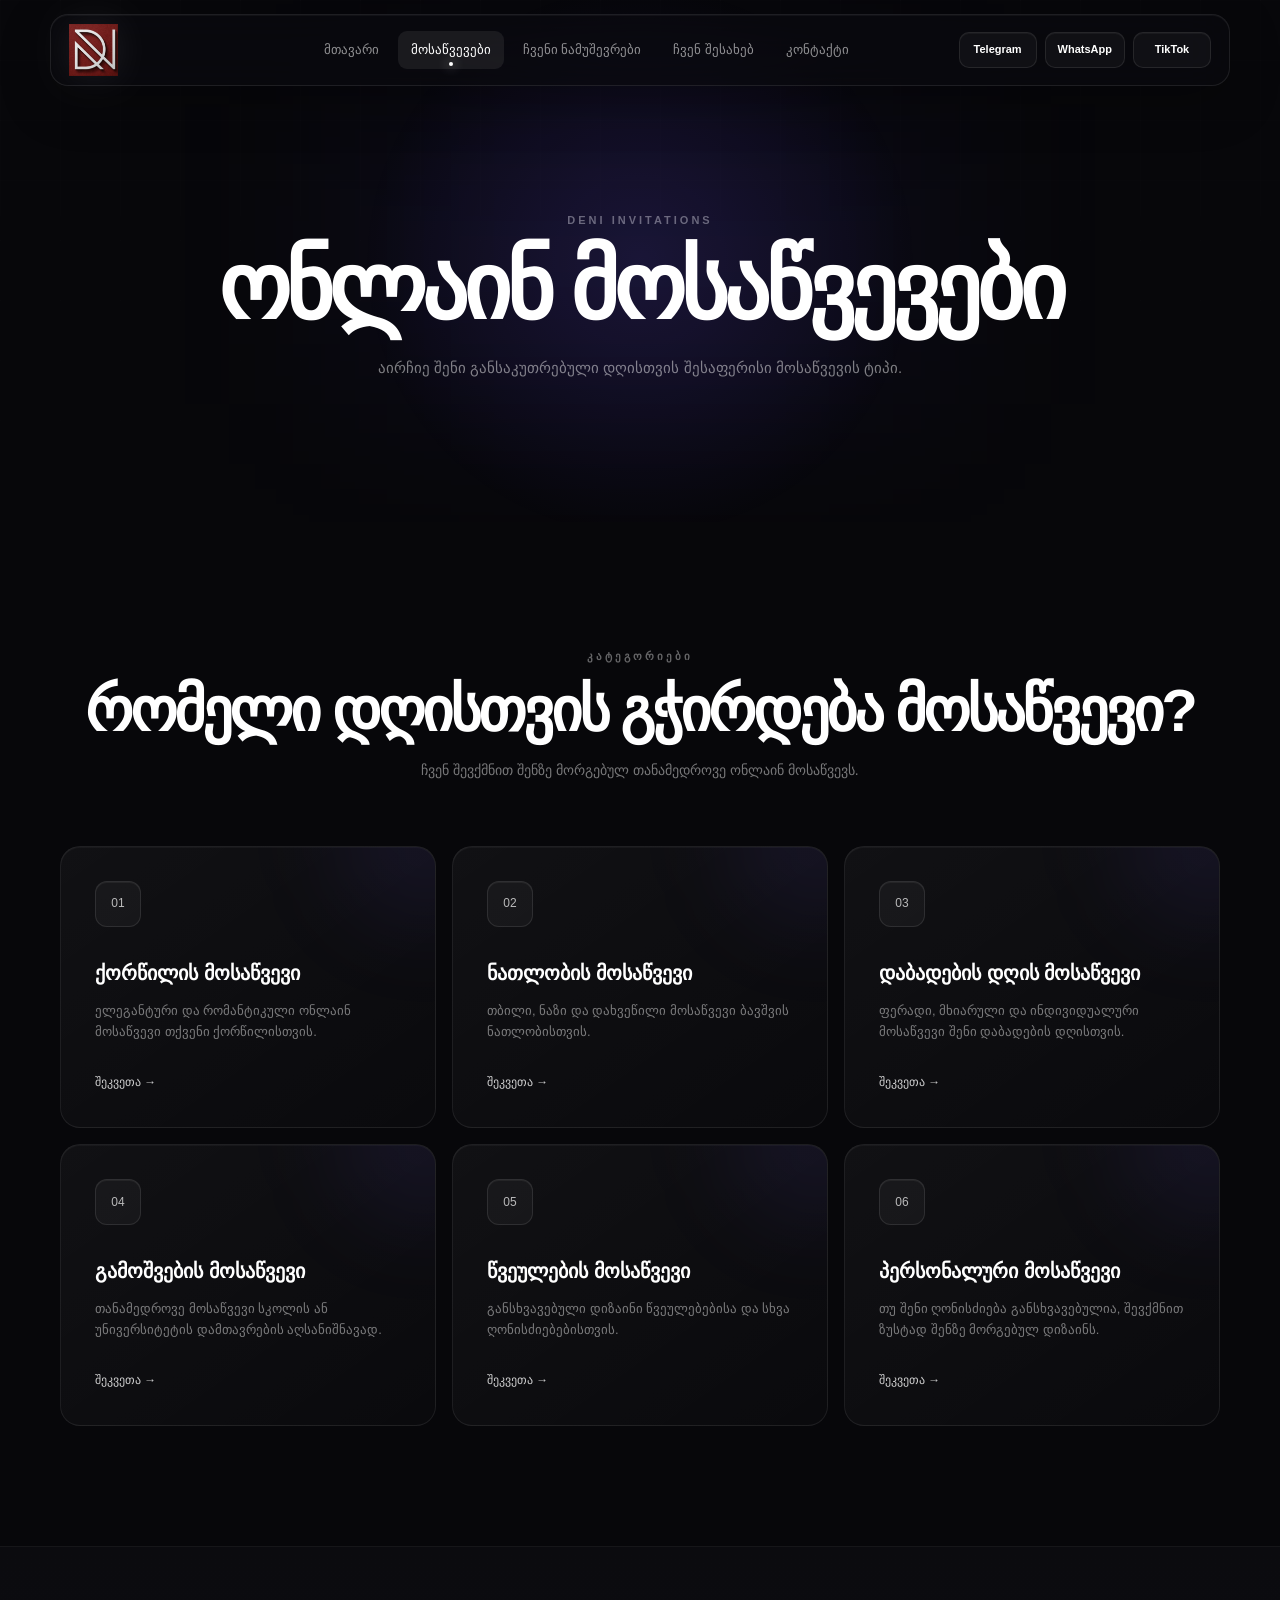
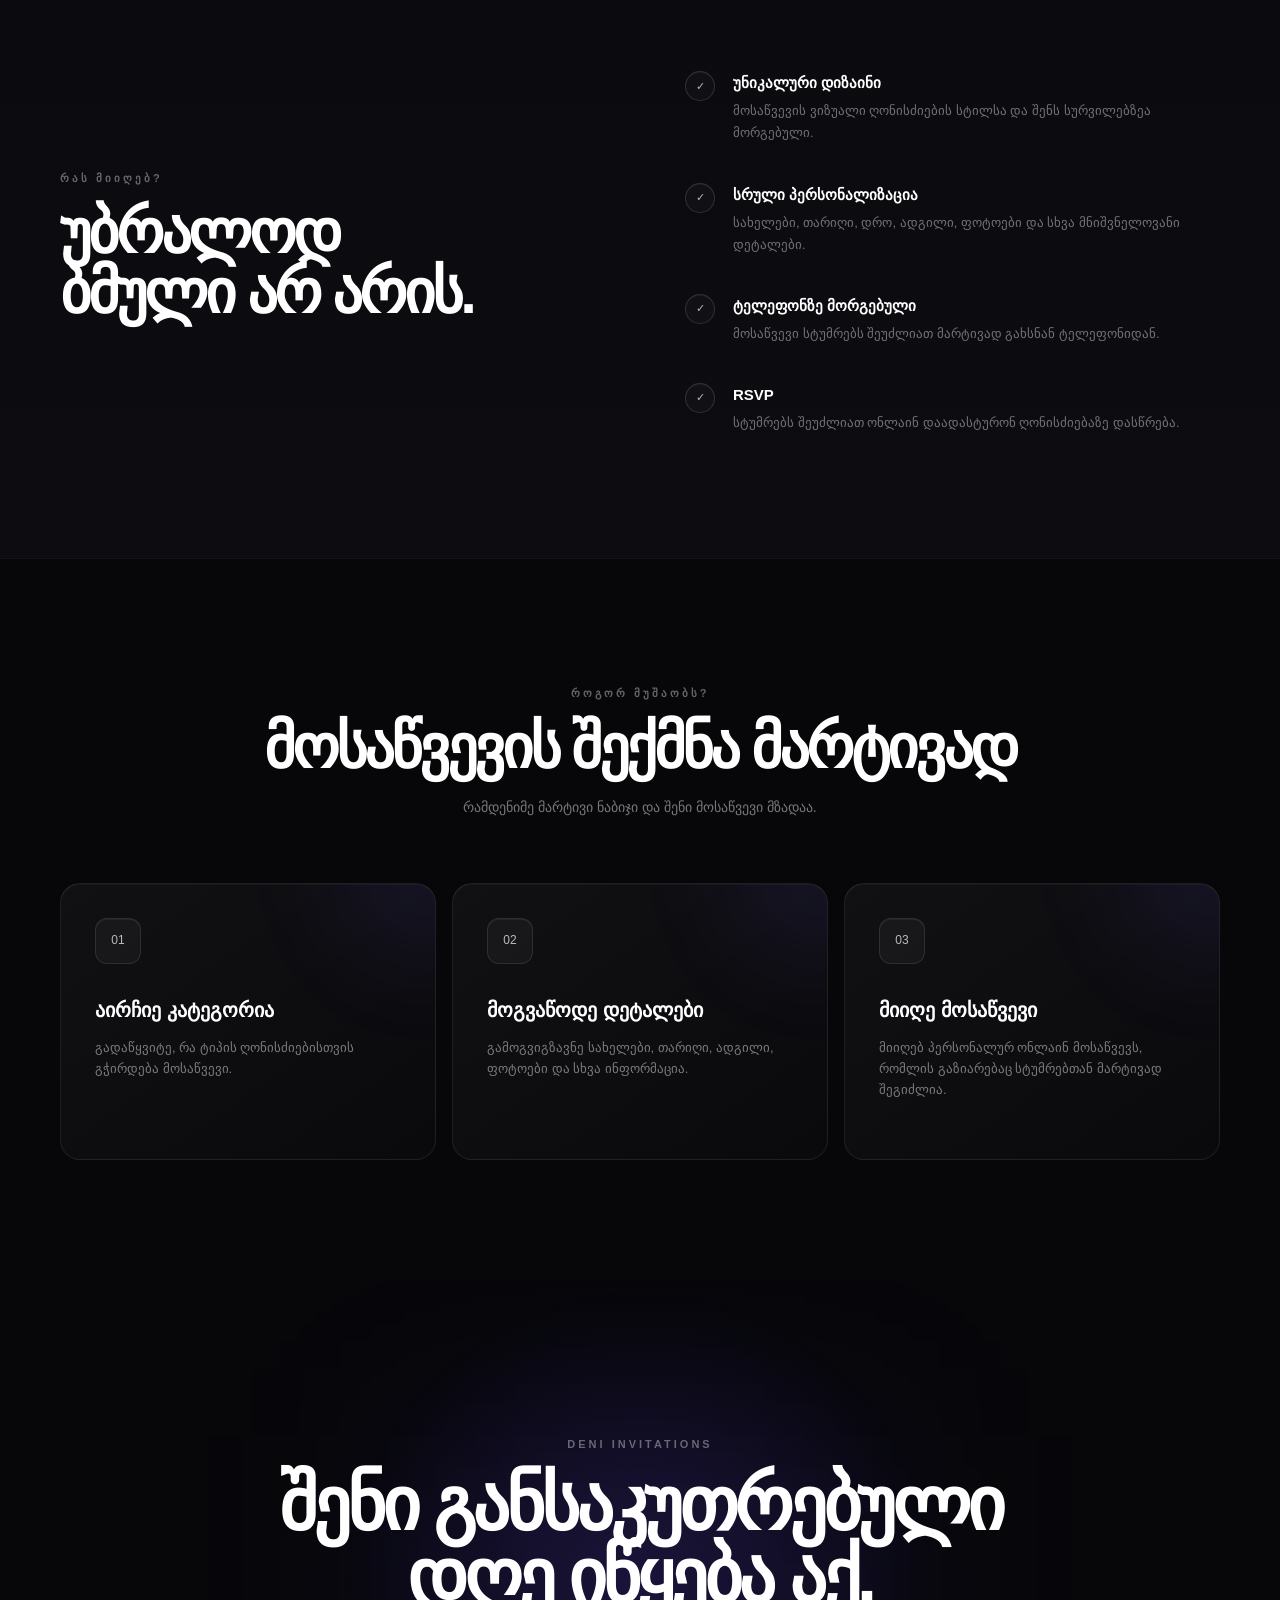
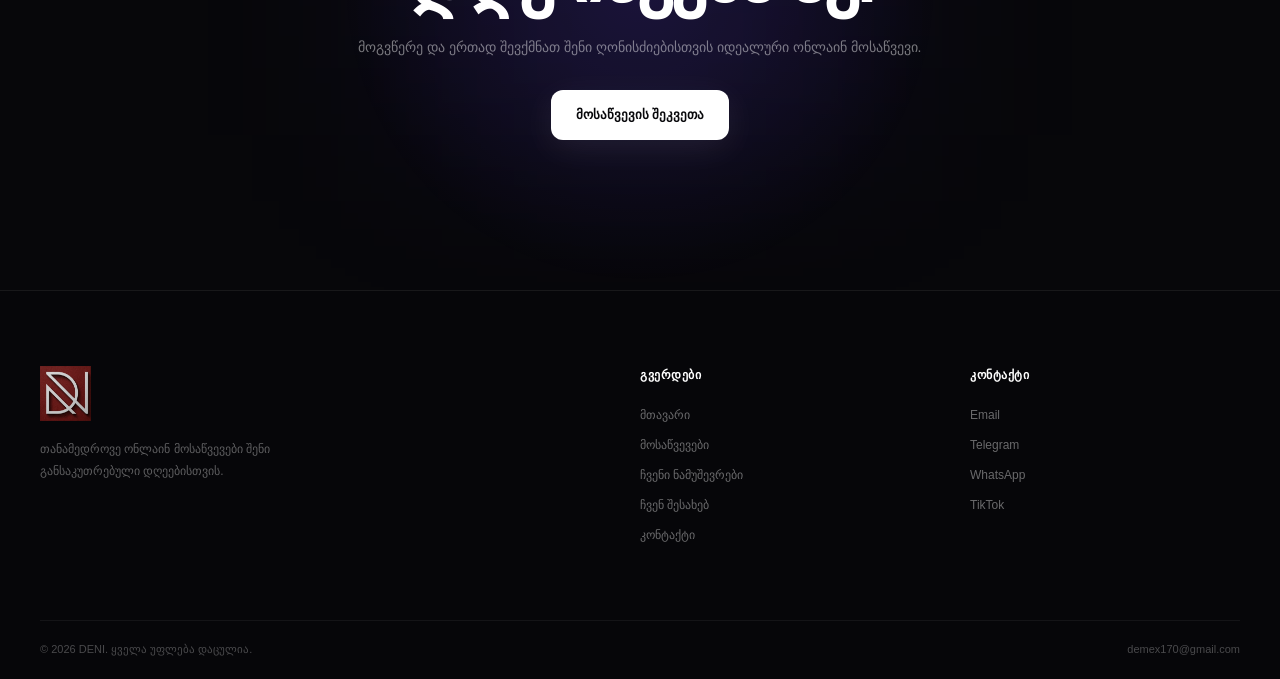
==== services.html @ 8b50535a "Add files via upload" ====
<!DOCTYPE html>
<html lang="ka">

<head>

    <meta charset="UTF-8">

    <meta
        name="viewport"
        content="width=device-width, initial-scale=1.0"
    >

    <title>მოსაწვევები — DENI</title>

    <meta
        name="description"
        content="DENI — თანამედროვე ონლაინ მოსაწვევები ქორწილისთვის, ნათლობისთვის, დაბადების დღისთვის, გამოშვებისთვის და სხვა განსაკუთრებული დღეებისთვის."
    >

    <link rel="stylesheet" href="style.css">

</head>

<body>


<!-- =====================================================
     NAVBAR
===================================================== -->

<header class="navbar">

    <div class="nav-container">

        <!-- LOGO -->

        <a href="index.html" class="logo">

            <img
                src="logo.png"
                alt="DENI"
            >

        </a>


        <!-- NAVIGATION -->

        <nav class="nav-menu">

            <a href="index.html">
                მთავარი
            </a>

            <a href="services.html" class="active">
                მოსაწვევები
            </a>

            <a href="portfolio.html">
                ჩვენი ნამუშევრები
            </a>

            <a href="about.html">
                ჩვენ შესახებ
            </a>

            <a href="contact.html">
                კონტაქტი
            </a>

        </nav>


        <!-- SOCIAL LINKS -->

        <div class="nav-socials">

            <a
                href="https://t.me/demetre105"
                target="_blank"
                rel="noopener noreferrer"
                class="telegram"
            >
                Telegram
            </a>


            <a
                href="https://wa.me/995579089719"
                target="_blank"
                rel="noopener noreferrer"
                class="whatsapp"
            >
                WhatsApp
            </a>


            <a
                href="https://www.tiktok.com/@onlineweb_deni"
                target="_blank"
                rel="noopener noreferrer"
                class="tiktok"
            >
                TikTok
            </a>

        </div>


        <!-- MOBILE MENU -->

        <button
            class="menu-toggle"
            id="menuToggle"
            type="button"
            aria-label="მენიუს გახსნა"
            aria-controls="mobileMenu"
            aria-expanded="false"
        >
            ☰
        </button>

    </div>

</header>



<!-- =====================================================
     MOBILE MENU
===================================================== -->

<div
    class="mobile-menu"
    id="mobileMenu"
>

    <a href="index.html">
        მთავარი
    </a>

    <a
        href="services.html"
        class="active"
    >
        მოსაწვევები
    </a>

    <a href="portfolio.html">
        ჩვენი ნამუშევრები
    </a>

    <a href="about.html">
        ჩვენ შესახებ
    </a>

    <a href="contact.html">
        კონტაქტი
    </a>


    <div class="mobile-socials">

        <a
            href="https://t.me/demetre105"
            target="_blank"
            rel="noopener noreferrer"
        >
            Telegram
        </a>


        <a
            href="https://wa.me/995579089719"
            target="_blank"
            rel="noopener noreferrer"
        >
            WhatsApp
        </a>


        <a
            href="https://www.tiktok.com/@onlineweb_deni"
            target="_blank"
            rel="noopener noreferrer"
        >
            TikTok
        </a>

    </div>

</div>



<!-- =====================================================
     MAIN
===================================================== -->

<main>


    <!-- =================================================
         PAGE HERO
    ================================================== -->

    <section class="page-hero">

        <span class="section-label">
            DENI INVITATIONS
        </span>


        <h1>
            ონლაინ მოსაწვევები
        </h1>


        <p>
            აირჩიე შენი განსაკუთრებული დღისთვის
            შესაფერისი მოსაწვევის ტიპი.
        </p>

    </section>



    <!-- =================================================
         INVITATION CATEGORIES
    ================================================== -->

    <section class="section">

        <div class="section-header">

            <span class="section-label">
                კატეგორიები
            </span>


            <h2>
                რომელი დღისთვის
                გჭირდება მოსაწვევი?
            </h2>


            <p>
                ჩვენ შევქმნით შენზე მორგებულ
                თანამედროვე ონლაინ მოსაწვევს.
            </p>

        </div>



        <div class="services-grid">


            <!-- WEDDING -->

            <div class="service-card">

                <div class="service-icon">
                    01
                </div>


                <h3>
                    ქორწილის მოსაწვევი
                </h3>


                <p>
                    ელეგანტური და რომანტიკული
                    ონლაინ მოსაწვევი თქვენი
                    ქორწილისთვის.
                </p>


                <a href="contact.html">
                    შეკვეთა →
                </a>

            </div>



            <!-- BAPTISM -->

            <div class="service-card">

                <div class="service-icon">
                    02
                </div>


                <h3>
                    ნათლობის მოსაწვევი
                </h3>


                <p>
                    თბილი, ნაზი და დახვეწილი
                    მოსაწვევი ბავშვის
                    ნათლობისთვის.
                </p>


                <a href="contact.html">
                    შეკვეთა →
                </a>

            </div>



            <!-- BIRTHDAY -->

            <div class="service-card">

                <div class="service-icon">
                    03
                </div>


                <h3>
                    დაბადების დღის მოსაწვევი
                </h3>


                <p>
                    ფერადი, მხიარული და
                    ინდივიდუალური მოსაწვევი
                    შენი დაბადების დღისთვის.
                </p>


                <a href="contact.html">
                    შეკვეთა →
                </a>

            </div>



            <!-- GRADUATION -->

            <div class="service-card">

                <div class="service-icon">
                    04
                </div>


                <h3>
                    გამოშვების მოსაწვევი
                </h3>


                <p>
                    თანამედროვე მოსაწვევი
                    სკოლის ან უნივერსიტეტის
                    დამთავრების აღსანიშნავად.
                </p>


                <a href="contact.html">
                    შეკვეთა →
                </a>

            </div>



            <!-- PARTY -->

            <div class="service-card">

                <div class="service-icon">
                    05
                </div>


                <h3>
                    წვეულების მოსაწვევი
                </h3>


                <p>
                    განსხვავებული დიზაინი
                    წვეულებებისა და სხვა
                    ღონისძიებებისთვის.
                </p>


                <a href="contact.html">
                    შეკვეთა →
                </a>

            </div>



            <!-- CUSTOM -->

            <div class="service-card">

                <div class="service-icon">
                    06
                </div>


                <h3>
                    პერსონალური მოსაწვევი
                </h3>


                <p>
                    თუ შენი ღონისძიება
                    განსხვავებულია, შევქმნით
                    ზუსტად შენზე მორგებულ დიზაინს.
                </p>


                <a href="contact.html">
                    შეკვეთა →
                </a>

            </div>


        </div>

    </section>



    <!-- =================================================
         WHAT IS INCLUDED
    ================================================== -->

    <section class="section dark-section">

        <div class="split-section">


            <div>

                <span class="section-label">
                    რას მიიღებ?
                </span>


                <h2>
                    უბრალოდ ბმული
                    არ არის.
                </h2>

            </div>



            <div class="features">


                <!-- DESIGN -->

                <div class="feature">

                    <span>
                        ✓
                    </span>


                    <div>

                        <h3>
                            უნიკალური დიზაინი
                        </h3>


                        <p>
                            მოსაწვევის ვიზუალი
                            ღონისძიების სტილსა და
                            შენს სურვილებზეა მორგებული.
                        </p>

                    </div>

                </div>



                <!-- PERSONALIZATION -->

                <div class="feature">

                    <span>
                        ✓
                    </span>


                    <div>

                        <h3>
                            სრული პერსონალიზაცია
                        </h3>


                        <p>
                            სახელები, თარიღი, დრო,
                            ადგილი, ფოტოები და
                            სხვა მნიშვნელოვანი დეტალები.
                        </p>

                    </div>

                </div>



                <!-- RESPONSIVE -->

                <div class="feature">

                    <span>
                        ✓
                    </span>


                    <div>

                        <h3>
                            ტელეფონზე მორგებული
                        </h3>


                        <p>
                            მოსაწვევი სტუმრებს
                            შეუძლიათ მარტივად გახსნან
                            ტელეფონიდან.
                        </p>

                    </div>

                </div>



                <!-- RSVP -->

                <div class="feature">

                    <span>
                        ✓
                    </span>


                    <div>

                        <h3>
                            RSVP
                        </h3>


                        <p>
                            სტუმრებს შეუძლიათ
                            ონლაინ დაადასტურონ
                            ღონისძიებაზე დასწრება.
                        </p>

                    </div>

                </div>


            </div>

        </div>

    </section>



    <!-- =================================================
         HOW IT WORKS
    ================================================== -->

    <section class="section">

        <div class="section-header">

            <span class="section-label">
                როგორ მუშაობს?
            </span>


            <h2>
                მოსაწვევის შექმნა
                მარტივად
            </h2>


            <p>
                რამდენიმე მარტივი ნაბიჯი
                და შენი მოსაწვევი მზადაა.
            </p>

        </div>



        <div class="services-grid">


            <!-- STEP 01 -->

            <div class="service-card">

                <div class="service-icon">
                    01
                </div>


                <h3>
                    აირჩიე კატეგორია
                </h3>


                <p>
                    გადაწყვიტე, რა ტიპის
                    ღონისძიებისთვის გჭირდება
                    მოსაწვევი.
                </p>

            </div>



            <!-- STEP 02 -->

            <div class="service-card">

                <div class="service-icon">
                    02
                </div>


                <h3>
                    მოგვაწოდე დეტალები
                </h3>


                <p>
                    გამოგვიგზავნე სახელები,
                    თარიღი, ადგილი, ფოტოები
                    და სხვა ინფორმაცია.
                </p>

            </div>



            <!-- STEP 03 -->

            <div class="service-card">

                <div class="service-icon">
                    03
                </div>


                <h3>
                    მიიღე მოსაწვევი
                </h3>


                <p>
                    მიიღებ პერსონალურ ონლაინ
                    მოსაწვევს, რომლის გაზიარებაც
                    სტუმრებთან მარტივად შეგიძლია.
                </p>

            </div>


        </div>

    </section>



    <!-- =================================================
         CTA
    ================================================== -->

    <section class="cta">

        <div>

            <span class="section-label">
                DENI INVITATIONS
            </span>


            <h2>
                შენი განსაკუთრებული დღე
                იწყება აქ.
            </h2>


            <p>
                მოგვწერე და ერთად შევქმნათ
                შენი ღონისძიებისთვის იდეალური
                ონლაინ მოსაწვევი.
            </p>


            <a
                href="contact.html"
                class="btn btn-primary"
            >
                მოსაწვევის შეკვეთა
            </a>

        </div>

    </section>

</main>



<!-- =====================================================
     FOOTER
===================================================== -->

<footer class="footer">

    <div class="footer-container">


        <!-- BRAND -->

        <div class="footer-brand">

            <a
                href="index.html"
                class="footer-logo"
            >

                <img
                    src="logo.png"
                    alt="DENI"
                >

            </a>


            <p>
                თანამედროვე ონლაინ მოსაწვევები
                შენი განსაკუთრებული დღეებისთვის.
            </p>

        </div>



        <!-- PAGES -->

        <div class="footer-column">

            <h4>
                გვერდები
            </h4>


            <a href="index.html">
                მთავარი
            </a>


            <a href="services.html">
                მოსაწვევები
            </a>


            <a href="portfolio.html">
                ჩვენი ნამუშევრები
            </a>


            <a href="about.html">
                ჩვენ შესახებ
            </a>


            <a href="contact.html">
                კონტაქტი
            </a>

        </div>



        <!-- CONTACT -->

        <div class="footer-column">

            <h4>
                კონტაქტი
            </h4>


            <a href="mailto:demex170@gmail.com">
                Email
            </a>


            <a
                href="https://t.me/demetre105"
                target="_blank"
                rel="noopener noreferrer"
            >
                Telegram
            </a>


            <a
                href="https://wa.me/995579089719"
                target="_blank"
                rel="noopener noreferrer"
            >
                WhatsApp
            </a>


            <a
                href="https://www.tiktok.com/@onlineweb_deni"
                target="_blank"
                rel="noopener noreferrer"
            >
                TikTok
            </a>

        </div>

    </div>



    <!-- FOOTER BOTTOM -->

    <div class="footer-bottom">

        <span>
            © 2026 DENI. ყველა უფლება დაცულია.
        </span>


        <a href="mailto:demex170@gmail.com">
            demex170@gmail.com
        </a>

    </div>

</footer>



<!-- JAVASCRIPT -->

<script src="script.js"></script>

</body>

</html>
---- style.css ----
/* =========================================================
   PREMIUM DARK WEBSITE
   Enhanced version
========================================================= */


/* =========================
   RESET
========================= */

* {
    margin: 0;
    padding: 0;
    box-sizing: border-box;
}

html {
    scroll-behavior: smooth;
    scroll-padding-top: 90px;
}

body {
    font-family:
        Inter,
        Arial,
        sans-serif;

    background:
        #07070a;

    color: #ffffff;

    line-height: 1.6;

    overflow-x: hidden;

    -webkit-font-smoothing: antialiased;
    text-rendering: optimizeLegibility;
}

body::before {
    content: "";

    position: fixed;

    inset: 0;

    pointer-events: none;

    z-index: -1;

    background:
        linear-gradient(
            rgba(255,255,255,0.018) 1px,
            transparent 1px
        ),
        linear-gradient(
            90deg,
            rgba(255,255,255,0.018) 1px,
            transparent 1px
        );

    background-size: 60px 60px;

    mask-image:
        linear-gradient(
            to bottom,
            black,
            transparent 80%
        );

    opacity: 0.5;
}

::selection {
    background: rgba(255,255,255,0.2);
    color: #ffffff;
}

a {
    color: inherit;
    text-decoration: none;
}

button,
input,
textarea {
    font-family: inherit;
}

button {
    cursor: pointer;
}


/* =========================
   CUSTOM SCROLLBAR
========================= */

::-webkit-scrollbar {
    width: 8px;
}

::-webkit-scrollbar-track {
    background: #07070a;
}

::-webkit-scrollbar-thumb {
    background: rgba(255,255,255,0.16);
    border-radius: 20px;
}

::-webkit-scrollbar-thumb:hover {
    background: rgba(255,255,255,0.3);
}


/* =========================
   NAVBAR
========================= */

.navbar {
    position: fixed;

    top: 14px;
    left: 50%;

    transform: translateX(-50%);

    width: min(1180px, calc(100% - 30px));

    z-index: 1000;

    border:
        1px solid
        rgba(255,255,255,0.09);

    border-radius: 18px;

    background:
        rgba(10,10,14,0.72);

    backdrop-filter:
        blur(24px)
        saturate(140%);

    -webkit-backdrop-filter:
        blur(24px)
        saturate(140%);

    box-shadow:
        0 15px 50px rgba(0,0,0,0.25),
        inset 0 1px 0 rgba(255,255,255,0.04);

    transition:
        0.35s ease;
}

.navbar:hover {
    border-color:
        rgba(255,255,255,0.14);

    background:
        rgba(12,12,16,0.82);
}

.nav-container {
    width: 100%;

    height: 70px;

    padding: 0 18px;

    margin: auto;

    display: flex;

    align-items: center;

    justify-content: space-between;

    gap: 25px;
}


/* =========================
   LOGO
========================= */

.logo {
    width: 145px;
    height: 52px;

    display: flex;

    align-items: center;
    justify-content: flex-start;

    flex-shrink: 0;
}

.logo img {
    display: block;

    width: 100%;
    height: 100%;

    max-width: 145px;
    max-height: 52px;

    object-fit: contain;

    object-position: left center;

    transition:
        0.3s ease;

    filter:
        drop-shadow(
            0 0 18px
            rgba(255,255,255,0.08)
        );
}

.logo:hover img {
    transform: scale(1.03);
}


/* =========================
   NAV MENU
========================= */

.nav-menu {
    display: flex;

    align-items: center;

    justify-content: center;

    gap: 6px;

    flex: 1;
}

.nav-menu a {
    position: relative;

    padding: 9px 13px;

    border-radius: 9px;

    color:
        rgba(255,255,255,0.55);

    font-size: 13px;

    font-weight: 500;

    transition:
        color 0.25s ease,
        background 0.25s ease,
        transform 0.25s ease;
}

.nav-menu a:hover {
    color: #ffffff;

    background:
        rgba(255,255,255,0.055);

    transform:
        translateY(-1px);
}

.nav-menu a.active {
    color: #ffffff;

    background:
        rgba(255,255,255,0.07);
}

.nav-menu a.active::after {
    content: "";

    position: absolute;

    left: 50%;

    bottom: 3px;

    transform:
        translateX(-50%);

    width: 4px;
    height: 4px;

    border-radius: 50%;

    background: #ffffff;

    box-shadow:
        0 0 12px
        rgba(255,255,255,0.9);
}


/* =========================
   SOCIAL
========================= */

.nav-socials {
    display: flex;

    align-items: center;

    gap: 8px;

    flex-shrink: 0;
}

.nav-socials a {
    display: flex;

    align-items: center;

    justify-content: center;

    min-width: 78px;

    height: 36px;

    padding: 0 12px;

    border:
        1px solid
        rgba(255,255,255,0.09);

    border-radius: 10px;

    background:
        rgba(255,255,255,0.035);

    color: #ffffff;

    font-size: 11px;

    font-weight: 600;

    transition:
        0.3s ease;

    box-shadow:
        inset 0 1px 0
        rgba(255,255,255,0.04);
}

.nav-socials a:hover {
    transform:
        translateY(-2px);

    border-color:
        rgba(255,255,255,0.18);

    background:
        rgba(255,255,255,0.08);

    box-shadow:
        0 8px 25px
        rgba(0,0,0,0.25);
}


/* =========================
   MOBILE BUTTON
========================= */

.menu-toggle {
    display: none;

    width: 42px;
    height: 42px;

    border:
        1px solid
        rgba(255,255,255,0.1);

    border-radius: 11px;

    background:
        rgba(255,255,255,0.05);

    color: #ffffff;

    font-size: 20px;

    cursor: pointer;

    transition:
        0.25s ease;
}

.menu-toggle:hover {
    background:
        rgba(255,255,255,0.1);

    transform:
        scale(1.04);
}


/* =========================
   MOBILE MENU
========================= */

.mobile-menu {
    position: fixed;

    top: 92px;

    left: 50%;

    transform:
        translateX(-50%);

    width:
        min(500px, calc(100% - 30px));

    padding: 16px;

    display: none;

    flex-direction: column;

    gap: 5px;

    background:
        rgba(10,10,14,0.94);

    backdrop-filter:
        blur(25px);

    -webkit-backdrop-filter:
        blur(25px);

    z-index: 999;

    border:
        1px solid
        rgba(255,255,255,0.1);

    border-radius: 16px;

    box-shadow:
        0 20px 60px
        rgba(0,0,0,0.45);
}

.mobile-menu.open {
    display: flex;

    animation:
        mobileMenuAppear
        0.3s ease;
}

@keyframes mobileMenuAppear {
    from {
        opacity: 0;
        transform:
            translate(-50%, -10px);
    }

    to {
        opacity: 1;
        transform:
            translate(-50%, 0);
    }
}

.mobile-menu > a {
    padding: 13px 14px;

    border-radius: 10px;

    color:
        rgba(255,255,255,0.7);

    transition:
        0.2s ease;
}

.mobile-menu > a:hover {
    background:
        rgba(255,255,255,0.07);

    color: #ffffff;
}

.mobile-socials {
    display: flex;

    gap: 8px;

    margin-top: 8px;

    padding-top: 12px;

    border-top:
        1px solid
        rgba(255,255,255,0.07);
}

.mobile-socials a {
    flex: 1;

    text-align: center;

    padding: 11px;

    border:
        1px solid
        rgba(255,255,255,0.07);

    border-radius: 10px;

    background:
        rgba(255,255,255,0.04);

    font-size: 12px;
}


/* =========================
   HERO
========================= */

.hero {
    position: relative;

    min-height: 100vh;

    display: flex;

    align-items: center;

    justify-content: center;

    padding:
        150px 20px 100px;

    text-align: center;

    overflow: hidden;

    background:
        radial-gradient(
            circle at 50% 25%,
            rgba(115,85,255,0.19),
            transparent 30%
        ),
        radial-gradient(
            circle at 15% 80%,
            rgba(0,170,255,0.07),
            transparent 25%
        ),
        radial-gradient(
            circle at 85% 70%,
            rgba(180,70,255,0.06),
            transparent 25%
        ),
        #08080b;
}

.hero::before {
    content: "";

    position: absolute;

    width: 650px;
    height: 650px;

    top: -250px;
    left: 50%;

    transform:
        translateX(-50%);

    border-radius: 50%;

    background:
        radial-gradient(
            circle,
            rgba(255,255,255,0.035),
            transparent 65%
        );

    filter:
        blur(20px);

    pointer-events: none;
}

.hero::after {
    content: "";

    position: absolute;

    left: 50%;
    bottom: -300px;

    transform:
        translateX(-50%);

    width: 700px;
    height: 500px;

    border-radius: 50%;

    background:
        rgba(100,70,255,0.09);

    filter:
        blur(100px);

    pointer-events: none;
}

.hero-content {
    position: relative;

    z-index: 2;

    width:
        min(950px, 100%);

    animation:
        heroAppear
        1s cubic-bezier(.16,1,.3,1);
}

@keyframes heroAppear {
    from {
        opacity: 0;

        transform:
            translateY(35px)
            scale(0.98);
    }

    to {
        opacity: 1;

        transform:
            translateY(0)
            scale(1);
    }
}


/* =========================
   HERO BADGE
========================= */

.hero-badge {
    display: inline-flex;

    align-items: center;

    gap: 9px;

    padding:
        8px 14px;

    border:
        1px solid
        rgba(255,255,255,0.1);

    border-radius: 999px;

    background:
        rgba(255,255,255,0.035);

    backdrop-filter:
        blur(15px);

    color:
        rgba(255,255,255,0.62);

    font-size: 11px;

    margin-bottom: 28px;

    box-shadow:
        0 10px 40px
        rgba(0,0,0,0.15),
        inset 0 1px 0
        rgba(255,255,255,0.05);
}

.hero-badge span {
    width: 7px;
    height: 7px;

    border-radius: 50%;

    background: #ffffff;

    box-shadow:
        0 0 8px
        rgba(255,255,255,0.9),
        0 0 20px
        rgba(255,255,255,0.5);

    animation:
        pulseDot
        2s infinite;
}

@keyframes pulseDot {
    0%,
    100% {
        opacity: 1;
        transform: scale(1);
    }

    50% {
        opacity: 0.45;
        transform: scale(0.75);
    }
}


/* =========================
   HERO TITLE
========================= */

.hero h1 {
    font-size:
        clamp(52px, 8vw, 108px);

    line-height:
        0.94;

    letter-spacing:
        -5px;

    margin-bottom:
        30px;

    font-weight:
        800;

    text-wrap:
        balance;
}

.hero h1 strong {
    background:
        linear-gradient(
            110deg,
            #ffffff 0%,
            #f2f2f2 30%,
            #8e8e96 75%,
            #ffffff 100%
        );

    -webkit-background-clip:
        text;

    background-clip:
        text;

    color:
        transparent;

    background-size:
        200% auto;

    animation:
        titleShine
        6s linear infinite;
}

@keyframes titleShine {
    to {
        background-position:
            200% center;
    }
}

.hero p {
    max-width:
        650px;

    margin:
        0 auto 38px;

    color:
        rgba(255,255,255,0.5);

    font-size:
        16px;

    line-height:
        1.8;
}


/* =========================
   BUTTONS
========================= */

.hero-buttons {
    display: flex;

    justify-content: center;

    align-items: center;

    gap: 12px;

    flex-wrap: wrap;
}

.btn {
    position: relative;

    display: inline-flex;

    align-items: center;

    justify-content: center;

    min-height: 50px;

    padding:
        0 25px;

    border-radius:
        12px;

    font-size:
        13px;

    font-weight:
        650;

    overflow: hidden;

    transition:
        transform 0.3s ease,
        box-shadow 0.3s ease,
        background 0.3s ease,
        border 0.3s ease;
}

.btn::before {
    content: "";

    position: absolute;

    inset: 0;

    background:
        linear-gradient(
            110deg,
            transparent 30%,
            rgba(255,255,255,0.25),
            transparent 70%
        );

    transform:
        translateX(-120%);

    transition:
        0.7s ease;
}

.btn:hover::before {
    transform:
        translateX(120%);
}

.btn-primary {
    background:
        #ffffff;

    color:
        #08080b;

    box-shadow:
        0 8px 35px
        rgba(255,255,255,0.08);
}

.btn-primary:hover {
    transform:
        translateY(-4px);

    box-shadow:
        0 18px 50px
        rgba(255,255,255,0.15);
}

.btn-secondary {
    border:
        1px solid
        rgba(255,255,255,0.11);

    background:
        rgba(255,255,255,0.035);

    color:
        #ffffff;

    backdrop-filter:
        blur(10px);
}

.btn-secondary:hover {
    transform:
        translateY(-4px);

    border-color:
        rgba(255,255,255,0.2);

    background:
        rgba(255,255,255,0.08);

    box-shadow:
        0 15px 40px
        rgba(0,0,0,0.25);
}


/* =========================
   SECTIONS
========================= */

.section {
    position: relative;

    padding:
        120px 20px;

    width:
        min(1200px, 100%);

    margin:
        auto;
}

.dark-section {
    width: 100%;

    max-width: none;

    padding-left:
        max(20px, calc((100% - 1160px) / 2));

    padding-right:
        max(20px, calc((100% - 1160px) / 2));

    background:
        linear-gradient(
            180deg,
            #0b0b0f,
            #0d0d11
        );

    border-top:
        1px solid
        rgba(255,255,255,0.035);

    border-bottom:
        1px solid
        rgba(255,255,255,0.035);
}

.section-header {
    text-align:
        center;

    margin-bottom:
        65px;
}

.section-label {
    display:
        inline-block;

    margin-bottom:
        15px;

    color:
        rgba(255,255,255,0.38);

    font-size:
        11px;

    font-weight:
        700;

    text-transform:
        uppercase;

    letter-spacing:
        3px;
}

.section h2 {
    font-size:
        clamp(34px, 5vw, 60px);

    line-height:
        1;

    letter-spacing:
        -3px;

    margin-bottom:
        18px;

    text-wrap:
        balance;
}

.section-header p {
    max-width:
        600px;

    margin:
        auto;

    color:
        rgba(255,255,255,0.45);

    font-size:
        14px;
}


/* =========================
   SERVICES
========================= */

.services-grid {
    display:
        grid;

    grid-template-columns:
        repeat(3, 1fr);

    gap:
        16px;
}

.service-card {
    position:
        relative;

    padding:
        34px;

    min-height:
        275px;

    overflow:
        hidden;

    border:
        1px solid
        rgba(255,255,255,0.075);

    border-radius:
        20px;

    background:
        linear-gradient(
            145deg,
            rgba(255,255,255,0.045),
            rgba(255,255,255,0.015)
        );

    transition:
        0.35s cubic-bezier(.16,1,.3,1);

    box-shadow:
        inset 0 1px 0
        rgba(255,255,255,0.035);
}

.service-card::before {
    content:
        "";

    position:
        absolute;

    width:
        180px;

    height:
        180px;

    top:
        -100px;

    right:
        -80px;

    border-radius:
        50%;

    background:
        rgba(120,90,255,0.08);

    filter:
        blur(45px);

    transition:
        0.4s ease;
}

.service-card:hover {
    transform:
        translateY(-8px);

    border-color:
        rgba(255,255,255,0.16);

    background:
        linear-gradient(
            145deg,
            rgba(255,255,255,0.065),
            rgba(255,255,255,0.02)
        );

    box-shadow:
        0 25px 70px
        rgba(0,0,0,0.25);
}

.service-card:hover::before {
    transform:
        scale(1.5);
}

.service-icon {
    position:
        relative;

    width:
        46px;

    height:
        46px;

    display:
        flex;

    align-items:
        center;

    justify-content:
        center;

    margin-bottom:
        30px;

    border:
        1px solid
        rgba(255,255,255,0.1);

    border-radius:
        12px;

    background:
        rgba(255,255,255,0.035);

    color:
        rgba(255,255,255,0.7);

    font-size:
        12px;

    box-shadow:
        inset 0 1px 0
        rgba(255,255,255,0.05);
}

.service-card h3 {
    position:
        relative;

    font-size:
        20px;

    margin-bottom:
        12px;
}

.service-card p {
    position:
        relative;

    color:
        rgba(255,255,255,0.45);

    font-size:
        13px;

    margin-bottom:
        25px;
}

.service-card a {
    position:
        relative;

    font-size:
        12px;

    color:
        rgba(255,255,255,0.8);

    transition:
        0.25s ease;
}

.service-card a:hover {
    color:
        #ffffff;

    padding-left:
        4px;
}


/* =========================
   SPLIT SECTION
========================= */

.split-section {
    display:
        grid;

    grid-template-columns:
        1fr 1fr;

    gap:
        90px;

    align-items:
        center;
}

.features {
    display:
        flex;

    flex-direction:
        column;

    gap:
        30px;
}

.feature {
    display:
        flex;

    gap:
        18px;

    padding:
        4px 0;
}

.feature > span {
    width:
        30px;

    height:
        30px;

    flex-shrink:
        0;

    display:
        flex;

    align-items:
        center;

    justify-content:
        center;

    border:
        1px solid
        rgba(255,255,255,0.13);

    border-radius:
        50%;

    background:
        rgba(255,255,255,0.025);

    font-size:
        11px;

    color:
        rgba(255,255,255,0.7);

    box-shadow:
        inset 0 1px 0
        rgba(255,255,255,0.05);
}

.feature h3 {
    font-size:
        15px;

    margin-bottom:
        5px;
}

.feature p {
    color:
        rgba(255,255,255,0.42);

    font-size:
        13px;

    line-height:
        1.7;
}


/* =========================
   CTA
========================= */

.cta {
    position:
        relative;

    padding:
        150px 20px;

    text-align:
        center;

    overflow:
        hidden;

    background:
        radial-gradient(
            circle at center,
            rgba(110,80,255,0.14),
            transparent 42%
        );
}

.cta::before {
    content:
        "";

    position:
        absolute;

    width:
        500px;

    height:
        300px;

    left:
        50%;

    top:
        50%;

    transform:
        translate(-50%,-50%);

    background:
        rgba(100,70,255,0.08);

    filter:
        blur(100px);

    pointer-events:
        none;
}

.cta h2 {
    position:
        relative;

    max-width:
        750px;

    margin:
        0 auto 22px;

    font-size:
        clamp(40px, 6vw, 74px);

    line-height:
        0.98;

    letter-spacing:
        -4px;

    text-wrap:
        balance;
}

.cta p {
    position:
        relative;

    color:
        rgba(255,255,255,0.45);

    margin-bottom:
        32px;

    font-size:
        14px;
}


/* =========================
   PAGE HERO
========================= */

.page-hero {
    position:
        relative;

    min-height:
        58vh;

    display:
        flex;

    align-items:
        center;

    justify-content:
        center;

    flex-direction:
        column;

    text-align:
        center;

    padding:
        150px 20px 80px;

    overflow:
        hidden;

    background:
        radial-gradient(
            circle at center,
            rgba(110,80,255,0.14),
            transparent 40%
        );
}

.page-hero::before {
    content:
        "";

    position:
        absolute;

    width:
        600px;

    height:
        300px;

    top:
        20%;

    left:
        50%;

    transform:
        translateX(-50%);

    background:
        rgba(110,80,255,0.06);

    filter:
        blur(90px);
}

.page-hero h1 {
    position:
        relative;

    font-size:
        clamp(48px, 8vw, 92px);

    line-height:
        0.95;

    letter-spacing:
        -5px;

    margin-bottom:
        25px;
}

.page-hero p {
    position:
        relative;

    max-width:
        600px;

    color:
        rgba(255,255,255,0.48);

    font-size:
        15px;
}


/* =========================
   PORTFOLIO
========================= */

.portfolio-grid {
    display:
        grid;

    grid-template-columns:
        repeat(2, 1fr);

    gap:
        20px;
}

.portfolio-card {
    position:
        relative;

    overflow:
        hidden;

    border:
        1px solid
        rgba(255,255,255,0.08);

    border-radius:
        20px;

    background:
        rgba(255,255,255,0.025);

    transition:
        0.35s ease;
}

.portfolio-card:hover {
    transform:
        translateY(-7px);

    border-color:
        rgba(255,255,255,0.15);

    box-shadow:
        0 25px 60px
        rgba(0,0,0,0.3);
}

.portfolio-placeholder {
    height:
        330px;

    display:
        flex;

    align-items:
        center;

    justify-content:
        center;

    position:
        relative;

    overflow:
        hidden;

    background:
        linear-gradient(
            135deg,
            #101014,
            #1b1b22
        );

    color:
        rgba(255,255,255,0.22);

    font-size:
        11px;

    letter-spacing:
        3px;
}

.portfolio-placeholder::before {
    content:
        "";

    position:
        absolute;

    width:
        250px;

    height:
        250px;

    border-radius:
        50%;

    background:
        rgba(120,90,255,0.09);

    filter:
        blur(70px);

    transition:
        0.5s ease;
}

.portfolio-card:hover
.portfolio-placeholder::before {
    transform:
        scale(1.4);
}

.portfolio-info {
    padding:
        24px;
}

.portfolio-info span {
    color:
        rgba(255,255,255,0.38);

    font-size:
        11px;

    text-transform:
        uppercase;

    letter-spacing:
        1px;
}

.portfolio-info h3 {
    margin-top:
        6px;

    font-size:
        19px;
}


/* =========================
   ABOUT
========================= */

.about-content {
    display:
        grid;

    grid-template-columns:
        1fr 1fr;

    gap:
        100px;
}

.about-content p {
    color:
        rgba(255,255,255,0.5);

    margin-bottom:
        20px;

    font-size:
        14px;

    line-height:
        1.9;
}

.stats {
    display:
        grid;

    grid-template-columns:
        repeat(4, 1fr);

    gap:
        15px;
}

.stats div {
    padding:
        28px 20px;

    border:
        1px solid
        rgba(255,255,255,0.075);

    border-radius:
        16px;

    background:
        linear-gradient(
            145deg,
            rgba(255,255,255,0.045),
            rgba(255,255,255,0.015)
        );

    transition:
        0.3s ease;
}

.stats div:hover {
    transform:
        translateY(-5px);

    border-color:
        rgba(255,255,255,0.14);

    background:
        rgba(255,255,255,0.055);
}

.stats strong {
    display:
        block;

    font-size:
        34px;

    line-height:
        1;

    margin-bottom:
        8px;
}

.stats span {
    color:
        rgba(255,255,255,0.4);

    font-size:
        11px;
}


/* =========================
   CONTACT
========================= */

.contact-grid {
    display:
        grid;

    grid-template-columns:
        1fr 1fr;

    gap:
        80px;

    align-items:
        start;
}

.contact-info h2 {
    font-size:
        clamp(38px, 5vw, 62px);

    line-height:
        0.98;

    letter-spacing:
        -3px;

    margin-bottom:
        20px;
}

.contact-info > p {
    color:
        rgba(255,255,255,0.46);

    margin-bottom:
        35px;

    font-size:
        14px;
}

.contact-link {
    display:
        flex;

    flex-direction:
        column;

    padding:
        20px 0;

    border-bottom:
        1px solid
        rgba(255,255,255,0.07);

    transition:
        0.25s ease;
}

.contact-link:hover {
    padding-left:
        6px;

    border-color:
        rgba(255,255,255,0.15);
}

.contact-link span {
    color:
        rgba(255,255,255,0.35);

    font-size:
        11px;

    margin-bottom:
        5px;

    text-transform:
        uppercase;

    letter-spacing:
        1px;
}

.contact-link strong {
    font-size:
        15px;
}

.contact-card {
    position:
        relative;

    overflow:
        hidden;

    padding:
        42px;

    border:
        1px solid
        rgba(255,255,255,0.1);

    border-radius:
        22px;

    background:
        linear-gradient(
            145deg,
            rgba(255,255,255,0.055),
            rgba(255,255,255,0.02)
        );

    box-shadow:
        0 25px 80px
        rgba(0,0,0,0.2),
        inset 0 1px 0
        rgba(255,255,255,0.04);
}

.contact-card::before {
    content:
        "";

    position:
        absolute;

    width:
        220px;

    height:
        220px;

    top:
        -120px;

    right:
        -80px;

    border-radius:
        50%;

    background:
        rgba(110,80,255,0.1);

    filter:
        blur(60px);
}

.contact-card h3 {
    position:
        relative;

    font-size:
        24px;

    margin-bottom:
        12px;
}

.contact-card p {
    position:
        relative;

    color:
        rgba(255,255,255,0.45);

    margin-bottom:
        30px;

    font-size:
        13px;
}


/* =========================
   FOOTER
========================= */

.footer {
    border-top:
        1px solid
        rgba(255,255,255,0.07);

    background:
        #060609;
}

.footer-container {
    width:
        min(1200px, calc(100% - 40px));

    margin:
        auto;

    padding:
        75px 0;

    display:
        grid;

    grid-template-columns:
        2fr 1fr 1fr;

    gap:
        60px;
}

.footer-logo {
    display:
        block;

    width:
        130px;

    height:
        55px;

    margin-bottom:
        18px;
}

.footer-logo img {
    width:
        100%;

    height:
        100%;

    object-fit:
        contain;

    object-position:
        left center;

    opacity:
        0.9;
}

.footer-brand p {
    max-width:
        300px;

    color:
        rgba(255,255,255,0.35);

    font-size:
        12px;

    line-height:
        1.8;
}

.footer-column {
    display:
        flex;

    flex-direction:
        column;

    gap:
        11px;
}

.footer-column h4 {
    margin-bottom:
        9px;

    font-size:
        12px;

    letter-spacing:
        0.5px;
}

.footer-column a {
    width:
        fit-content;

    color:
        rgba(255,255,255,0.4);

    font-size:
        12px;

    transition:
        0.25s ease;
}

.footer-column a:hover {
    color:
        #ffffff;

    transform:
        translateX(3px);
}

.footer-bottom {
    width:
        min(1200px, calc(100% - 40px));

    margin:
        auto;

    padding:
        20px 0;

    border-top:
        1px solid
        rgba(255,255,255,0.055);

    display:
        flex;

    align-items:
        center;

    justify-content:
        space-between;

    gap:
        20px;

    color:
        rgba(255,255,255,0.27);

    font-size:
        11px;
}


/* =========================
   FADE-IN HELPER
========================= */

.fade-up {
    animation:
        fadeUp
        0.8s
        cubic-bezier(.16,1,.3,1)
        both;
}

@keyframes fadeUp {
    from {
        opacity: 0;

        transform:
            translateY(25px);
    }

    to {
        opacity: 1;

        transform:
            translateY(0);
    }
}


/* =========================
   RESPONSIVE
========================= */

@media (max-width: 1000px) {

    .navbar {
        top: 10px;
    }

    .nav-menu,
    .nav-socials {
        display:
            none;
    }

    .menu-toggle {
        display:
            flex;

        align-items:
            center;

        justify-content:
            center;
    }

    .nav-container {
        height:
            66px;
    }

    .logo {
        width:
            130px;

        height:
            48px;
    }

    .logo img {
        max-width:
            130px;

        max-height:
            48px;
    }

    .services-grid {
        grid-template-columns:
            1fr 1fr;
    }

    .split-section {
        grid-template-columns:
            1fr;

        gap:
            55px;
    }

    .about-content {
        grid-template-columns:
            1fr;

        gap:
            45px;
    }

    .contact-grid {
        grid-template-columns:
            1fr;

        gap:
            45px;
    }

    .footer-container {
        grid-template-columns:
            1fr 1fr;
    }
}


/* =========================
   TABLET
========================= */

@media (max-width: 700px) {

    .hero {
        padding:
            135px 18px 90px;
    }

    .hero h1 {
        letter-spacing:
            -3px;
    }

    .hero p {
        font-size:
            14px;

        line-height:
            1.7;
    }

    .section {
        padding:
            90px 18px;
    }

    .dark-section {
        padding-left:
            18px;

        padding-right:
            18px;
    }

    .services-grid {
        grid-template-columns:
            1fr;
    }

    .portfolio-grid {
        grid-template-columns:
            1fr;
    }

    .portfolio-placeholder {
        height:
            260px;
    }

    .stats {
        grid-template-columns:
            1fr 1fr;
    }

    .footer-container {
        grid-template-columns:
            1fr 1fr;

        gap:
            40px;

        padding:
            60px 0;
    }

    .footer-brand {
        grid-column:
            1 / -1;
    }
}


/* =========================
   MOBILE
========================= */

@media (max-width: 500px) {

    .navbar {
        width:
            calc(100% - 20px);

        top:
            8px;

        border-radius:
            15px;
    }

    .nav-container {
        width:
            100%;

        padding:
            0 13px;

        height:
            62px;
    }

    .logo {
        width:
            115px;

        height:
            44px;
    }

    .logo img {
        max-width:
            115px;

        max-height:
            44px;
    }

    .mobile-menu {
        top:
            78px;

        width:
            calc(100% - 20px);
    }

    .hero {
        padding:
            125px 15px 80px;

        min-height:
            100svh;
    }

    .hero h1 {
        font-size:
            clamp(46px, 14vw, 70px);

        letter-spacing:
            -2.5px;
    }

    .hero-badge {
        font-size:
            10px;

        padding:
            7px 12px;
    }

    .hero-buttons {
        flex-direction:
            column;

        width:
            100%;
    }

    .btn {
        width:
            min(100%, 300px);
    }

    .section {
        padding:
            75px 15px;
    }

    .dark-section {
        padding-left:
            15px;

        padding-right:
            15px;
    }

    .section-header {
        margin-bottom:
            45px;
    }

    .section h2 {
        letter-spacing:
            -2px;
    }

    .service-card {
        min-height:
            245px;

        padding:
            28px;
    }

    .split-section {
        gap:
            40px;
    }

    .cta {
        padding:
            100px 15px;
    }

    .cta h2 {
        letter-spacing:
            -2.5px;
    }

    .page-hero {
        min-height:
            50vh;

        padding:
            125px 15px 65px;
    }

    .page-hero h1 {
        letter-spacing:
            -3px;
    }

    .portfolio-placeholder {
        height:
            220px;
    }

    .about-content {
        gap:
            30px;
    }

    .stats {
        gap:
            10px;
    }

    .stats div {
        padding:
            22px 15px;
    }

    .stats strong {
        font-size:
            29px;
    }

    .contact-grid {
        gap:
            35px;
    }

    .contact-card {
        padding:
            28px;
    }

    .footer-container {
        grid-template-columns:
            1fr;

        gap:
            35px;

        padding:
            50px 0;
    }

    .footer-brand {
        grid-column:
            auto;
    }

    .footer-bottom {
        flex-direction:
            column;

        align-items:
            flex-start;

        width:
            calc(100% - 30px);

        gap:
            8px;
    }
}


/* =========================
   REDUCED MOTION
========================= */

@media (prefers-reduced-motion: reduce) {

    *,
    *::before,
    *::after {
        animation-duration:
            0.01ms !important;

        animation-iteration-count:
            1 !important;

        scroll-behavior:
            auto !important;

        transition-duration:
            0.01ms !important;
    }
}
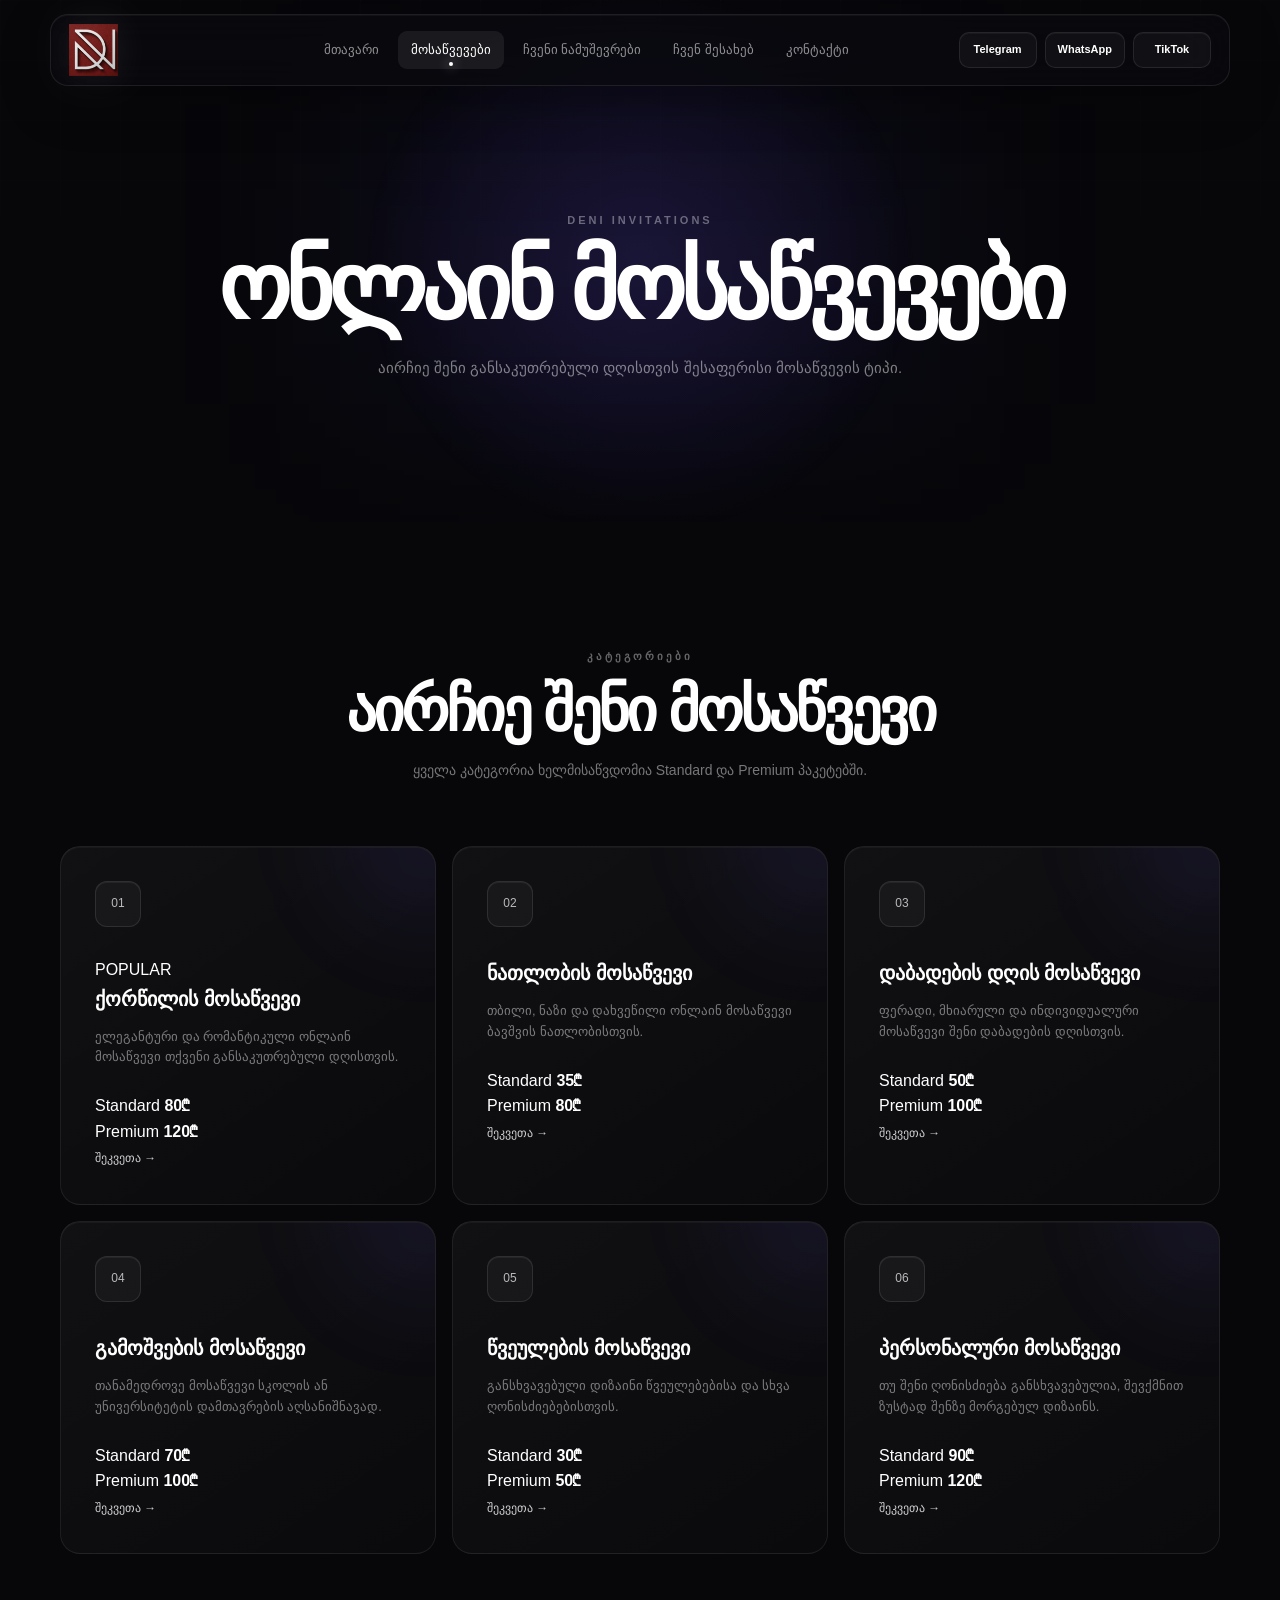
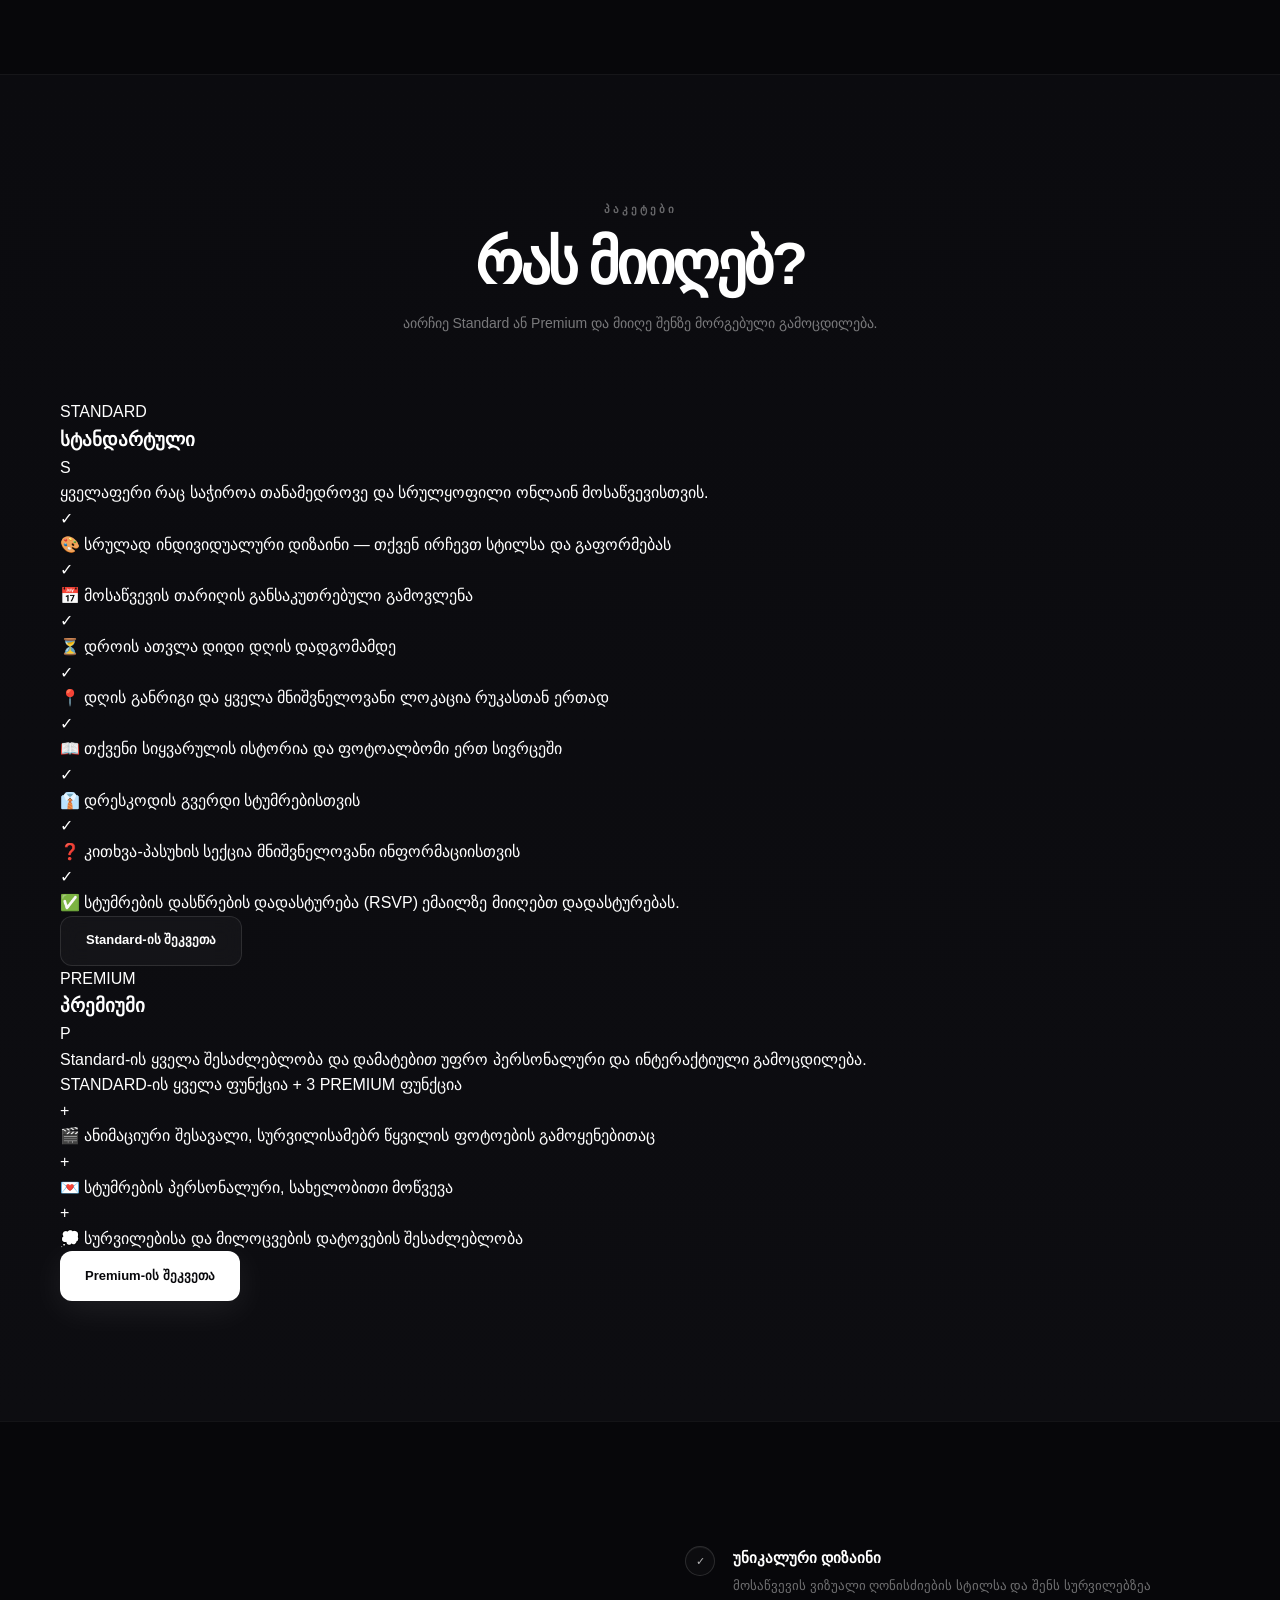
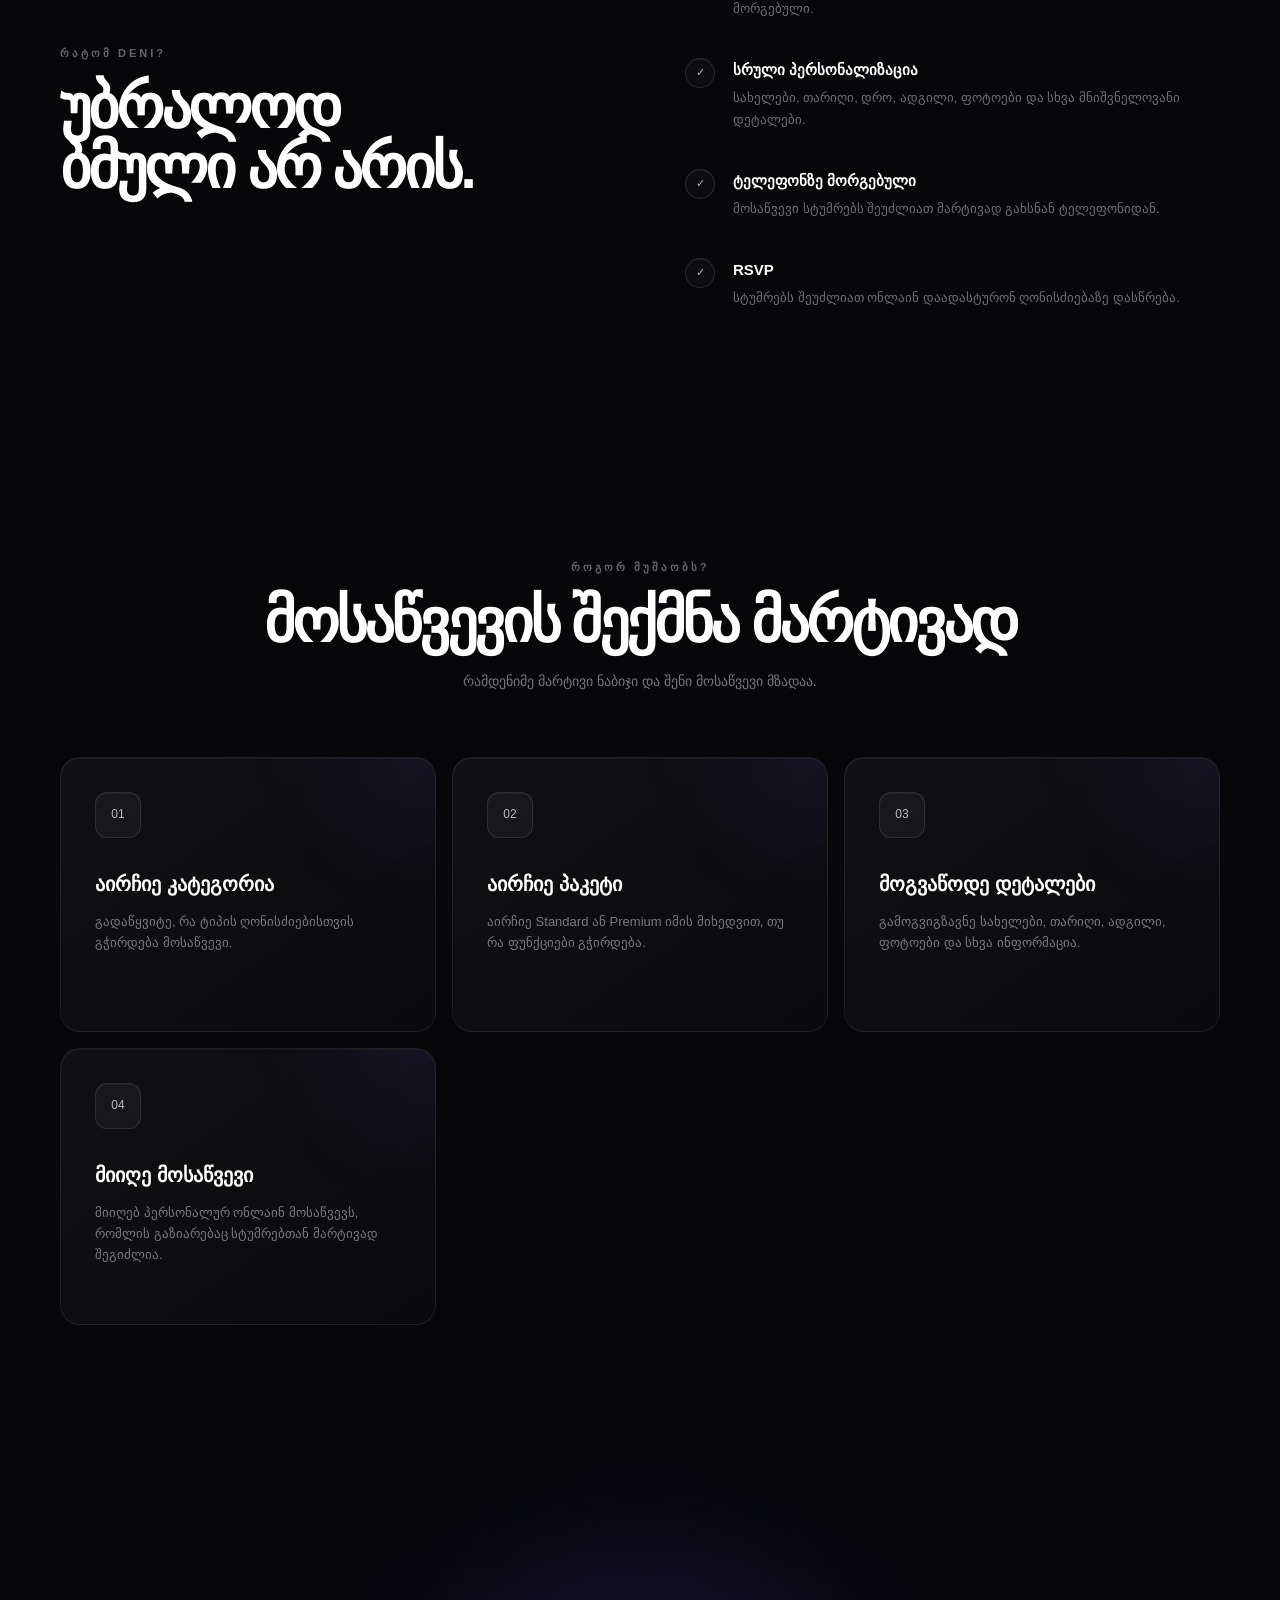
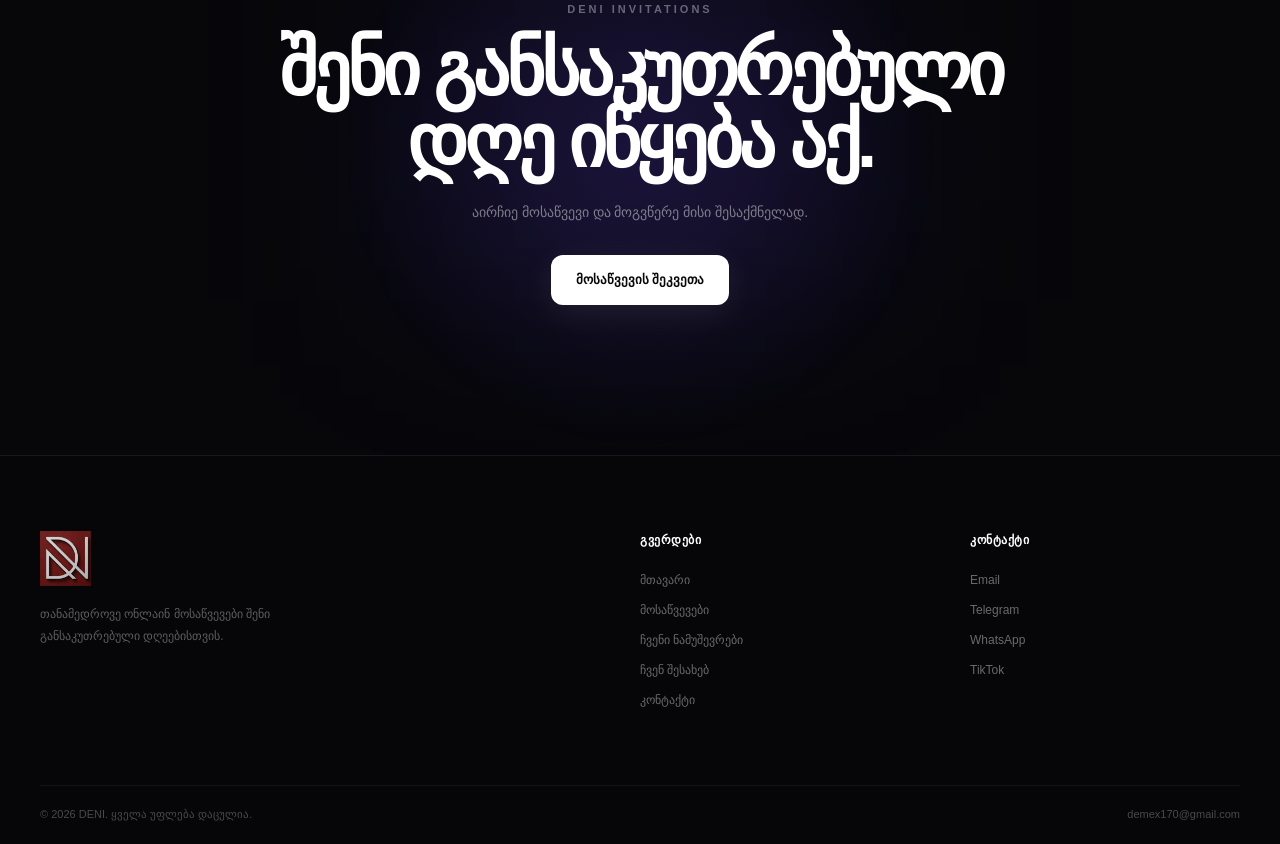
==== commit 1acbb120: "Update services.html" ====
--- a/services.html
+++ b/services.html
@@ -32,19 +32,10 @@
 
     <div class="nav-container">
 
-        <!-- LOGO -->
-
         <a href="index.html" class="logo">
-
-            <img
-                src="logo.png"
-                alt="DENI"
-            >
-
+            <img src="logo.png" alt="DENI">
         </a>
 
-
-        <!-- NAVIGATION -->
 
         <nav class="nav-menu">
 
@@ -70,8 +61,6 @@
 
         </nav>
 
-
-        <!-- SOCIAL LINKS -->
 
         <div class="nav-socials">
 
@@ -79,35 +68,28 @@
                 href="https://t.me/demetre105"
                 target="_blank"
                 rel="noopener noreferrer"
-                class="telegram"
             >
                 Telegram
             </a>
-
 
             <a
                 href="https://wa.me/995579089719"
                 target="_blank"
                 rel="noopener noreferrer"
-                class="whatsapp"
             >
                 WhatsApp
             </a>
-
 
             <a
                 href="https://www.tiktok.com/@onlineweb_deni"
                 target="_blank"
                 rel="noopener noreferrer"
-                class="tiktok"
             >
                 TikTok
             </a>
 
         </div>
 
-
-        <!-- MOBILE MENU -->
 
         <button
             class="menu-toggle"
@@ -169,7 +151,6 @@
             Telegram
         </a>
 
-
         <a
             href="https://wa.me/995579089719"
             target="_blank"
@@ -178,7 +159,6 @@
             WhatsApp
         </a>
 
-
         <a
             href="https://www.tiktok.com/@onlineweb_deni"
             target="_blank"
@@ -210,11 +190,9 @@
             DENI INVITATIONS
         </span>
 
-
         <h1>
             ონლაინ მოსაწვევები
         </h1>
-
 
         <p>
             აირჩიე შენი განსაკუთრებული დღისთვის
@@ -237,16 +215,13 @@
                 კატეგორიები
             </span>
 
-
             <h2>
-                რომელი დღისთვის
-                გჭირდება მოსაწვევი?
+                აირჩიე შენი მოსაწვევი
             </h2>
 
-
             <p>
-                ჩვენ შევქმნით შენზე მორგებულ
-                თანამედროვე ონლაინ მოსაწვევს.
+                ყველა კატეგორია ხელმისაწვდომია
+                Standard და Premium პაკეტებში.
             </p>
 
         </div>
@@ -256,12 +231,22 @@
         <div class="services-grid">
 
 
-            <!-- WEDDING -->
-
-            <div class="service-card">
-
-                <div class="service-icon">
-                    01
+            <!-- =================================================
+                 01
+            ================================================= -->
+
+            <div class="service-card invitation-card">
+
+                <div class="service-card-top">
+
+                    <div class="service-icon">
+                        01
+                    </div>
+
+                    <span class="card-status">
+                        POPULAR
+                    </span>
+
                 </div>
 
 
@@ -269,28 +254,70 @@
                     ქორწილის მოსაწვევი
                 </h3>
 
-
                 <p>
                     ელეგანტური და რომანტიკული
                     ონლაინ მოსაწვევი თქვენი
-                    ქორწილისთვის.
+                    განსაკუთრებული დღისთვის.
                 </p>
 
 
-                <a href="contact.html">
-                    შეკვეთა →
+                <div class="price-box">
+
+                    <div class="price-item">
+
+                        <span>
+                            Standard
+                        </span>
+
+                        <strong>
+                            80₾
+                        </strong>
+
+                    </div>
+
+
+                    <div class="price-divider"></div>
+
+
+                    <div class="price-item premium-price">
+
+                        <span>
+                            Premium
+                        </span>
+
+                        <strong>
+                            120₾
+                        </strong>
+
+                    </div>
+
+                </div>
+
+
+                <a
+                    href="contact.html"
+                    class="card-order"
+                >
+                    შეკვეთა
+                    <span>→</span>
                 </a>
 
             </div>
 
 
 
-            <!-- BAPTISM -->
-
-            <div class="service-card">
-
-                <div class="service-icon">
-                    02
+            <!-- =================================================
+                 02
+            ================================================= -->
+
+            <div class="service-card invitation-card">
+
+                <div class="service-card-top">
+
+                    <div class="service-icon">
+                        02
+                    </div>
+
                 </div>
 
 
@@ -298,35 +325,76 @@
                     ნათლობის მოსაწვევი
                 </h3>
 
-
                 <p>
                     თბილი, ნაზი და დახვეწილი
-                    მოსაწვევი ბავშვის
+                    ონლაინ მოსაწვევი ბავშვის
                     ნათლობისთვის.
                 </p>
 
 
-                <a href="contact.html">
-                    შეკვეთა →
+                <div class="price-box">
+
+                    <div class="price-item">
+
+                        <span>
+                            Standard
+                        </span>
+
+                        <strong>
+                            35₾
+                        </strong>
+
+                    </div>
+
+
+                    <div class="price-divider"></div>
+
+
+                    <div class="price-item premium-price">
+
+                        <span>
+                            Premium
+                        </span>
+
+                        <strong>
+                            80₾
+                        </strong>
+
+                    </div>
+
+                </div>
+
+
+                <a
+                    href="contact.html"
+                    class="card-order"
+                >
+                    შეკვეთა
+                    <span>→</span>
                 </a>
 
             </div>
 
 
 
-            <!-- BIRTHDAY -->
-
-            <div class="service-card">
-
-                <div class="service-icon">
-                    03
+            <!-- =================================================
+                 03
+            ================================================= -->
+
+            <div class="service-card invitation-card">
+
+                <div class="service-card-top">
+
+                    <div class="service-icon">
+                        03
+                    </div>
+
                 </div>
 
 
                 <h3>
                     დაბადების დღის მოსაწვევი
                 </h3>
-
 
                 <p>
                     ფერადი, მხიარული და
@@ -335,27 +403,69 @@
                 </p>
 
 
-                <a href="contact.html">
-                    შეკვეთა →
+                <div class="price-box">
+
+                    <div class="price-item">
+
+                        <span>
+                            Standard
+                        </span>
+
+                        <strong>
+                            50₾
+                        </strong>
+
+                    </div>
+
+
+                    <div class="price-divider"></div>
+
+
+                    <div class="price-item premium-price">
+
+                        <span>
+                            Premium
+                        </span>
+
+                        <strong>
+                            100₾
+                        </strong>
+
+                    </div>
+
+                </div>
+
+
+                <a
+                    href="contact.html"
+                    class="card-order"
+                >
+                    შეკვეთა
+                    <span>→</span>
                 </a>
 
             </div>
 
 
 
-            <!-- GRADUATION -->
-
-            <div class="service-card">
-
-                <div class="service-icon">
-                    04
+            <!-- =================================================
+                 04
+            ================================================= -->
+
+            <div class="service-card invitation-card">
+
+                <div class="service-card-top">
+
+                    <div class="service-icon">
+                        04
+                    </div>
+
                 </div>
 
 
                 <h3>
                     გამოშვების მოსაწვევი
                 </h3>
-
 
                 <p>
                     თანამედროვე მოსაწვევი
@@ -364,27 +474,69 @@
                 </p>
 
 
-                <a href="contact.html">
-                    შეკვეთა →
+                <div class="price-box">
+
+                    <div class="price-item">
+
+                        <span>
+                            Standard
+                        </span>
+
+                        <strong>
+                            70₾
+                        </strong>
+
+                    </div>
+
+
+                    <div class="price-divider"></div>
+
+
+                    <div class="price-item premium-price">
+
+                        <span>
+                            Premium
+                        </span>
+
+                        <strong>
+                            100₾
+                        </strong>
+
+                    </div>
+
+                </div>
+
+
+                <a
+                    href="contact.html"
+                    class="card-order"
+                >
+                    შეკვეთა
+                    <span>→</span>
                 </a>
 
             </div>
 
 
 
-            <!-- PARTY -->
-
-            <div class="service-card">
-
-                <div class="service-icon">
-                    05
+            <!-- =================================================
+                 05
+            ================================================= -->
+
+            <div class="service-card invitation-card">
+
+                <div class="service-card-top">
+
+                    <div class="service-icon">
+                        05
+                    </div>
+
                 </div>
 
 
                 <h3>
                     წვეულების მოსაწვევი
                 </h3>
-
 
                 <p>
                     განსხვავებული დიზაინი
@@ -393,27 +545,69 @@
                 </p>
 
 
-                <a href="contact.html">
-                    შეკვეთა →
+                <div class="price-box">
+
+                    <div class="price-item">
+
+                        <span>
+                            Standard
+                        </span>
+
+                        <strong>
+                            30₾
+                        </strong>
+
+                    </div>
+
+
+                    <div class="price-divider"></div>
+
+
+                    <div class="price-item premium-price">
+
+                        <span>
+                            Premium
+                        </span>
+
+                        <strong>
+                            50₾
+                        </strong>
+
+                    </div>
+
+                </div>
+
+
+                <a
+                    href="contact.html"
+                    class="card-order"
+                >
+                    შეკვეთა
+                    <span>→</span>
                 </a>
 
             </div>
 
 
 
-            <!-- CUSTOM -->
-
-            <div class="service-card">
-
-                <div class="service-icon">
-                    06
+            <!-- =================================================
+                 06
+            ================================================= -->
+
+            <div class="service-card invitation-card">
+
+                <div class="service-card-top">
+
+                    <div class="service-icon">
+                        06
+                    </div>
+
                 </div>
 
 
                 <h3>
                     პერსონალური მოსაწვევი
                 </h3>
-
 
                 <p>
                     თუ შენი ღონისძიება
@@ -422,8 +616,45 @@
                 </p>
 
 
-                <a href="contact.html">
-                    შეკვეთა →
+                <div class="price-box">
+
+                    <div class="price-item">
+
+                        <span>
+                            Standard
+                        </span>
+
+                        <strong>
+                            90₾
+                        </strong>
+
+                    </div>
+
+
+                    <div class="price-divider"></div>
+
+
+                    <div class="price-item premium-price">
+
+                        <span>
+                            Premium
+                        </span>
+
+                        <strong>
+                            120₾
+                        </strong>
+
+                    </div>
+
+                </div>
+
+
+                <a
+                    href="contact.html"
+                    class="card-order"
+                >
+                    შეკვეთა
+                    <span>→</span>
                 </a>
 
             </div>
@@ -436,18 +667,266 @@
 
 
     <!-- =================================================
-         WHAT IS INCLUDED
+         PACKAGES
     ================================================== -->
 
-    <section class="section dark-section">
+    <section class="section dark-section packages-section">
+
+        <div class="section-header">
+
+            <span class="section-label">
+                პაკეტები
+            </span>
+
+            <h2>
+                რას მიიღებ?
+            </h2>
+
+            <p>
+                აირჩიე Standard ან Premium
+                და მიიღე შენზე მორგებული გამოცდილება.
+            </p>
+
+        </div>
+
+
+
+        <div class="packages-grid">
+
+
+            <!-- STANDARD -->
+
+            <div class="package-card">
+
+                <div class="package-header">
+
+                    <div>
+
+                        <span class="package-label">
+                            STANDARD
+                        </span>
+
+                        <h3>
+                            სტანდარტული
+                        </h3>
+
+                    </div>
+
+                    <div class="package-symbol">
+                        S
+                    </div>
+
+                </div>
+
+
+                <p class="package-description">
+                    ყველაფერი რაც საჭიროა
+                    თანამედროვე და სრულყოფილი
+                    ონლაინ მოსაწვევისთვის.
+                </p>
+
+
+                <div class="package-features">
+
+                    <div class="package-feature">
+                        <span>✓</span>
+                        <p>
+                            🎨 სრულად ინდივიდუალური დიზაინი —
+                            თქვენ ირჩევთ სტილსა და გაფორმებას
+                        </p>
+                    </div>
+
+
+                    <div class="package-feature">
+                        <span>✓</span>
+                        <p>
+                            📅 მოსაწვევის თარიღის
+                            განსაკუთრებული გამოვლენა
+                        </p>
+                    </div>
+
+
+                    <div class="package-feature">
+                        <span>✓</span>
+                        <p>
+                            ⏳ დროის ათვლა დიდი დღის
+                            დადგომამდე
+                        </p>
+                    </div>
+
+
+                    <div class="package-feature">
+                        <span>✓</span>
+                        <p>
+                            📍 დღის განრიგი და ყველა
+                            მნიშვნელოვანი ლოკაცია რუკასთან ერთად
+                        </p>
+                    </div>
+
+
+                    <div class="package-feature">
+                        <span>✓</span>
+                        <p>
+                            📖 თქვენი სიყვარულის ისტორია
+                            და ფოტოალბომი ერთ სივრცეში
+                        </p>
+                    </div>
+
+
+                    <div class="package-feature">
+                        <span>✓</span>
+                        <p>
+                            👔 დრესკოდის გვერდი
+                            სტუმრებისთვის
+                        </p>
+                    </div>
+
+
+                    <div class="package-feature">
+                        <span>✓</span>
+                        <p>
+                            ❓ კითხვა-პასუხის სექცია
+                            მნიშვნელოვანი ინფორმაციისთვის
+                        </p>
+                    </div>
+
+
+                    <div class="package-feature">
+                        <span>✓</span>
+                        <p>
+                            ✅ სტუმრების დასწრების
+                            დადასტურება (RSVP) ემაილზე მიიღებთ დადასტურებას.
+                        </p>
+                    </div>
+
+                </div>
+
+
+                <a
+                    href="contact.html"
+                    class="btn btn-secondary package-button"
+                >
+                    Standard-ის შეკვეთა
+                </a>
+
+            </div>
+
+
+
+            <!-- PREMIUM -->
+
+            <div class="package-card premium-package">
+
+                <div class="premium-glow"></div>
+
+
+                <div class="package-header">
+
+                    <div>
+
+                        <span class="package-label">
+                            PREMIUM
+                        </span>
+
+                        <h3>
+                            პრემიუმი
+                        </h3>
+
+                    </div>
+
+                    <div class="package-symbol">
+                        P
+                    </div>
+
+                </div>
+
+
+                <p class="package-description">
+                    Standard-ის ყველა შესაძლებლობა
+                    და დამატებით უფრო პერსონალური
+                    და ინტერაქტიული გამოცდილება.
+                </p>
+
+
+                <div class="package-includes">
+
+                    <span>
+                        STANDARD-ის ყველა ფუნქცია
+                    </span>
+
+                    <span>
+                        +
+                    </span>
+
+                    <span>
+                        3 PREMIUM ფუნქცია
+                    </span>
+
+                </div>
+
+
+                <div class="package-features">
+
+                    <div class="package-feature">
+                        <span>+</span>
+
+                        <p>
+                            🎬 ანიმაციური შესავალი,
+                            სურვილისამებრ წყვილის
+                            ფოტოების გამოყენებითაც
+                        </p>
+                    </div>
+
+
+                    <div class="package-feature">
+                        <span>+</span>
+
+                        <p>
+                            💌 სტუმრების პერსონალური,
+                            სახელობითი მოწვევა
+                        </p>
+                    </div>
+
+
+                    <div class="package-feature">
+                        <span>+</span>
+
+                        <p>
+                            💭 სურვილებისა და მილოცვების
+                            დატოვების შესაძლებლობა
+                        </p>
+                    </div>
+
+                </div>
+
+
+                <a
+                    href="contact.html"
+                    class="btn btn-primary package-button"
+                >
+                    Premium-ის შეკვეთა
+                </a>
+
+            </div>
+
+        </div>
+
+    </section>
+
+
+
+    <!-- =================================================
+         WHY DENI
+    ================================================== -->
+
+    <section class="section">
 
         <div class="split-section">
 
-
             <div>
 
                 <span class="section-label">
-                    რას მიიღებ?
+                    რატომ DENI?
                 </span>
 
 
@@ -459,11 +938,8 @@
             </div>
 
 
-
             <div class="features">
 
-
-                <!-- DESIGN -->
 
                 <div class="feature">
 
@@ -471,14 +947,12 @@
                         ✓
                     </span>
 
-
                     <div>
 
                         <h3>
                             უნიკალური დიზაინი
                         </h3>
 
-
                         <p>
                             მოსაწვევის ვიზუალი
                             ღონისძიების სტილსა და
@@ -490,23 +964,18 @@
                 </div>
 
 
-
-                <!-- PERSONALIZATION -->
-
                 <div class="feature">
 
                     <span>
                         ✓
                     </span>
 
-
                     <div>
 
                         <h3>
                             სრული პერსონალიზაცია
                         </h3>
 
-
                         <p>
                             სახელები, თარიღი, დრო,
                             ადგილი, ფოტოები და
@@ -518,23 +987,18 @@
                 </div>
 
 
-
-                <!-- RESPONSIVE -->
-
                 <div class="feature">
 
                     <span>
                         ✓
                     </span>
 
-
                     <div>
 
                         <h3>
                             ტელეფონზე მორგებული
                         </h3>
 
-
                         <p>
                             მოსაწვევი სტუმრებს
                             შეუძლიათ მარტივად გახსნან
@@ -546,22 +1010,17 @@
                 </div>
 
 
-
-                <!-- RSVP -->
-
                 <div class="feature">
 
                     <span>
                         ✓
                     </span>
 
-
                     <div>
 
                         <h3>
                             RSVP
                         </h3>
-
 
                         <p>
                             სტუმრებს შეუძლიათ
@@ -609,23 +1068,18 @@
         </div>
 
 
-
         <div class="services-grid">
 
-
-            <!-- STEP 01 -->
 
             <div class="service-card">
 
                 <div class="service-icon">
                     01
                 </div>
-
 
                 <h3>
                     აირჩიე კატეგორია
                 </h3>
-
 
                 <p>
                     გადაწყვიტე, რა ტიპის
@@ -636,20 +1090,34 @@
             </div>
 
 
-
-            <!-- STEP 02 -->
-
             <div class="service-card">
 
                 <div class="service-icon">
                     02
                 </div>
 
+                <h3>
+                    აირჩიე პაკეტი
+                </h3>
+
+                <p>
+                    აირჩიე Standard ან Premium
+                    იმის მიხედვით, თუ რა ფუნქციები
+                    გჭირდება.
+                </p>
+
+            </div>
+
+
+            <div class="service-card">
+
+                <div class="service-icon">
+                    03
+                </div>
 
                 <h3>
                     მოგვაწოდე დეტალები
                 </h3>
-
 
                 <p>
                     გამოგვიგზავნე სახელები,
@@ -660,20 +1128,15 @@
             </div>
 
 
-
-            <!-- STEP 03 -->
-
             <div class="service-card">
 
                 <div class="service-icon">
-                    03
-                </div>
-
+                    04
+                </div>
 
                 <h3>
                     მიიღე მოსაწვევი
                 </h3>
-
 
                 <p>
                     მიიღებ პერსონალურ ონლაინ
@@ -683,7 +1146,6 @@
 
             </div>
 
-
         </div>
 
     </section>
@@ -710,9 +1172,8 @@
 
 
             <p>
-                მოგვწერე და ერთად შევქმნათ
-                შენი ღონისძიებისთვის იდეალური
-                ონლაინ მოსაწვევი.
+                აირჩიე მოსაწვევი და მოგვწერე
+                მისი შესაქმნელად.
             </p>
 
 
@@ -740,8 +1201,6 @@
     <div class="footer-container">
 
 
-        <!-- BRAND -->
-
         <div class="footer-brand">
 
             <a
@@ -766,35 +1225,28 @@
 
 
 
-        <!-- PAGES -->
-
         <div class="footer-column">
 
             <h4>
                 გვერდები
             </h4>
 
-
             <a href="index.html">
                 მთავარი
             </a>
 
-
             <a href="services.html">
                 მოსაწვევები
             </a>
 
-
             <a href="portfolio.html">
                 ჩვენი ნამუშევრები
             </a>
 
-
             <a href="about.html">
                 ჩვენ შესახებ
             </a>
 
-
             <a href="contact.html">
                 კონტაქტი
             </a>
@@ -802,8 +1254,6 @@
         </div>
 
 
-
-        <!-- CONTACT -->
 
         <div class="footer-column">
 
@@ -811,11 +1261,9 @@
                 კონტაქტი
             </h4>
 
-
             <a href="mailto:demex170@gmail.com">
                 Email
             </a>
-
 
             <a
                 href="https://t.me/demetre105"
@@ -825,7 +1273,6 @@
                 Telegram
             </a>
 
-
             <a
                 href="https://wa.me/995579089719"
                 target="_blank"
@@ -834,7 +1281,6 @@
                 WhatsApp
             </a>
 
-
             <a
                 href="https://www.tiktok.com/@onlineweb_deni"
                 target="_blank"
@@ -849,8 +1295,6 @@
 
 
 
-    <!-- FOOTER BOTTOM -->
-
     <div class="footer-bottom">
 
         <span>
@@ -868,10 +1312,8 @@
 
 
 
-<!-- JAVASCRIPT -->
-
 <script src="script.js"></script>
 
 </body>
 
-</html>+</html>
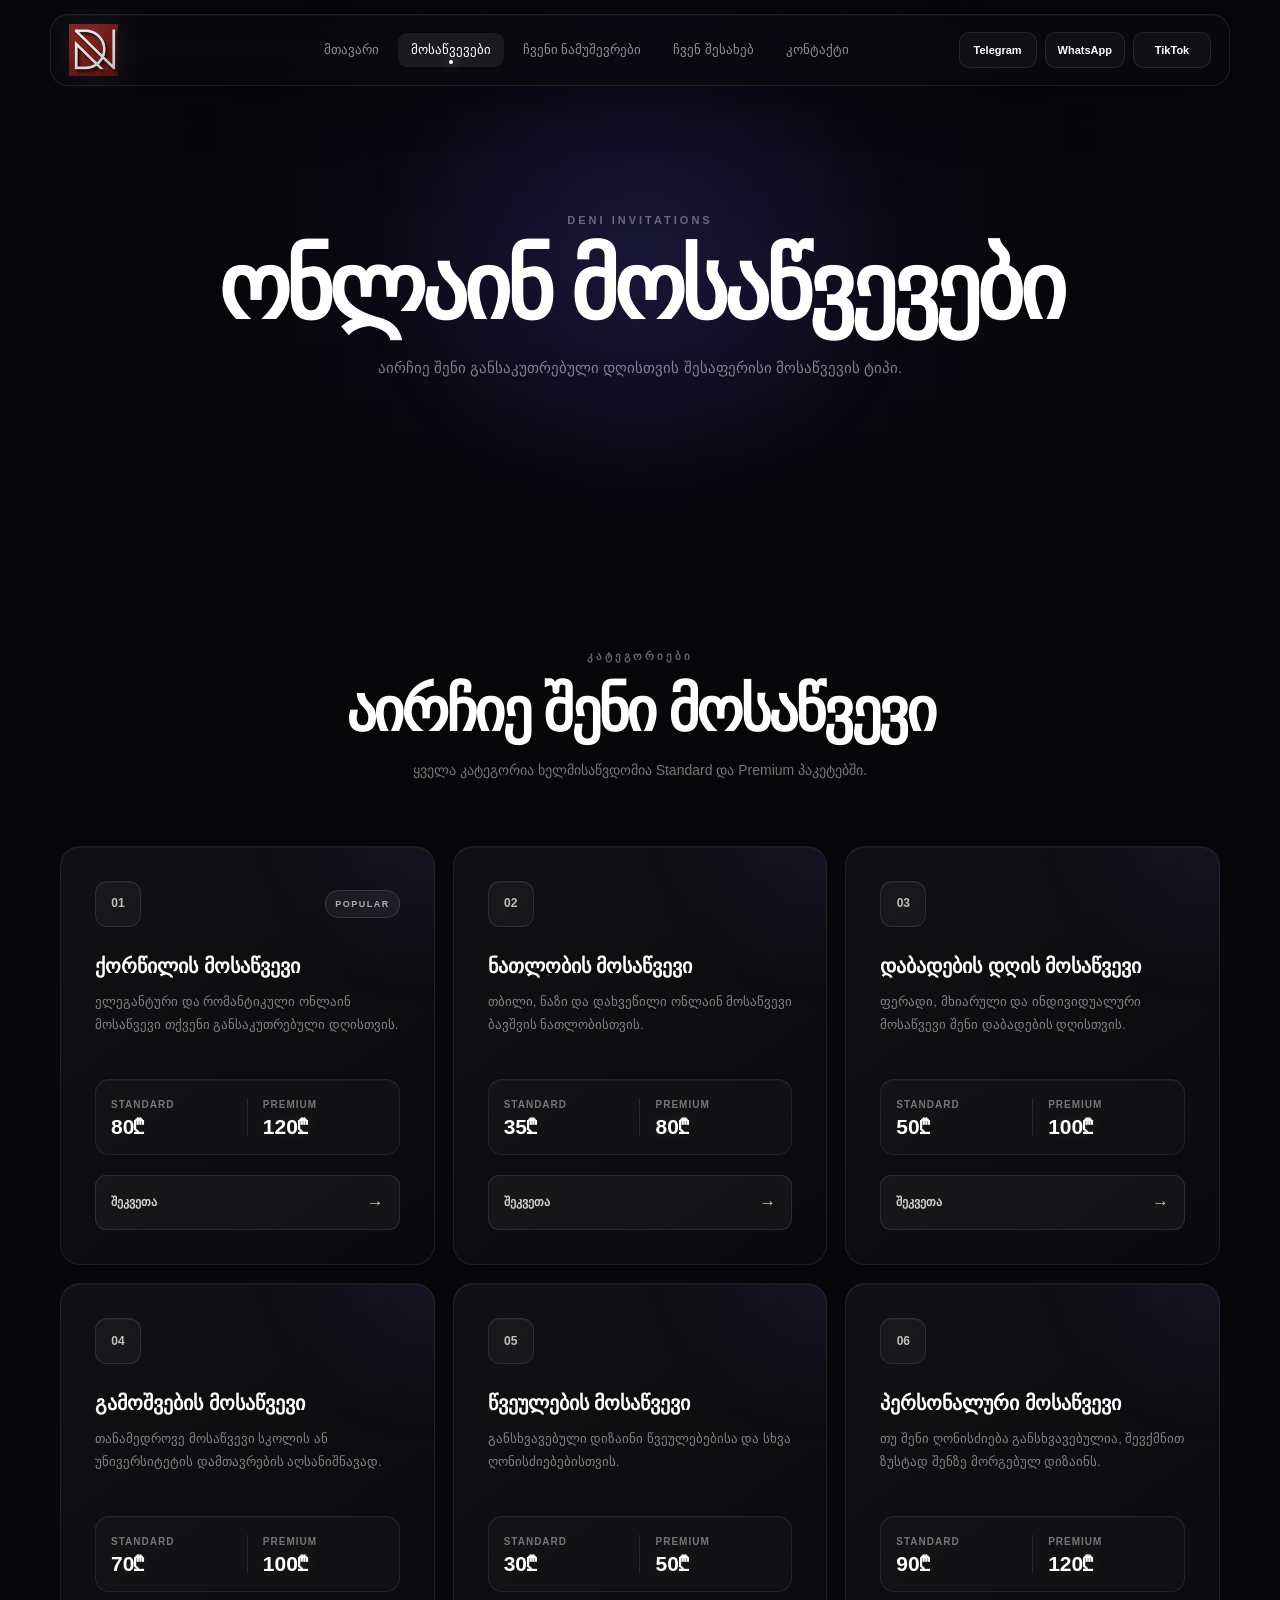
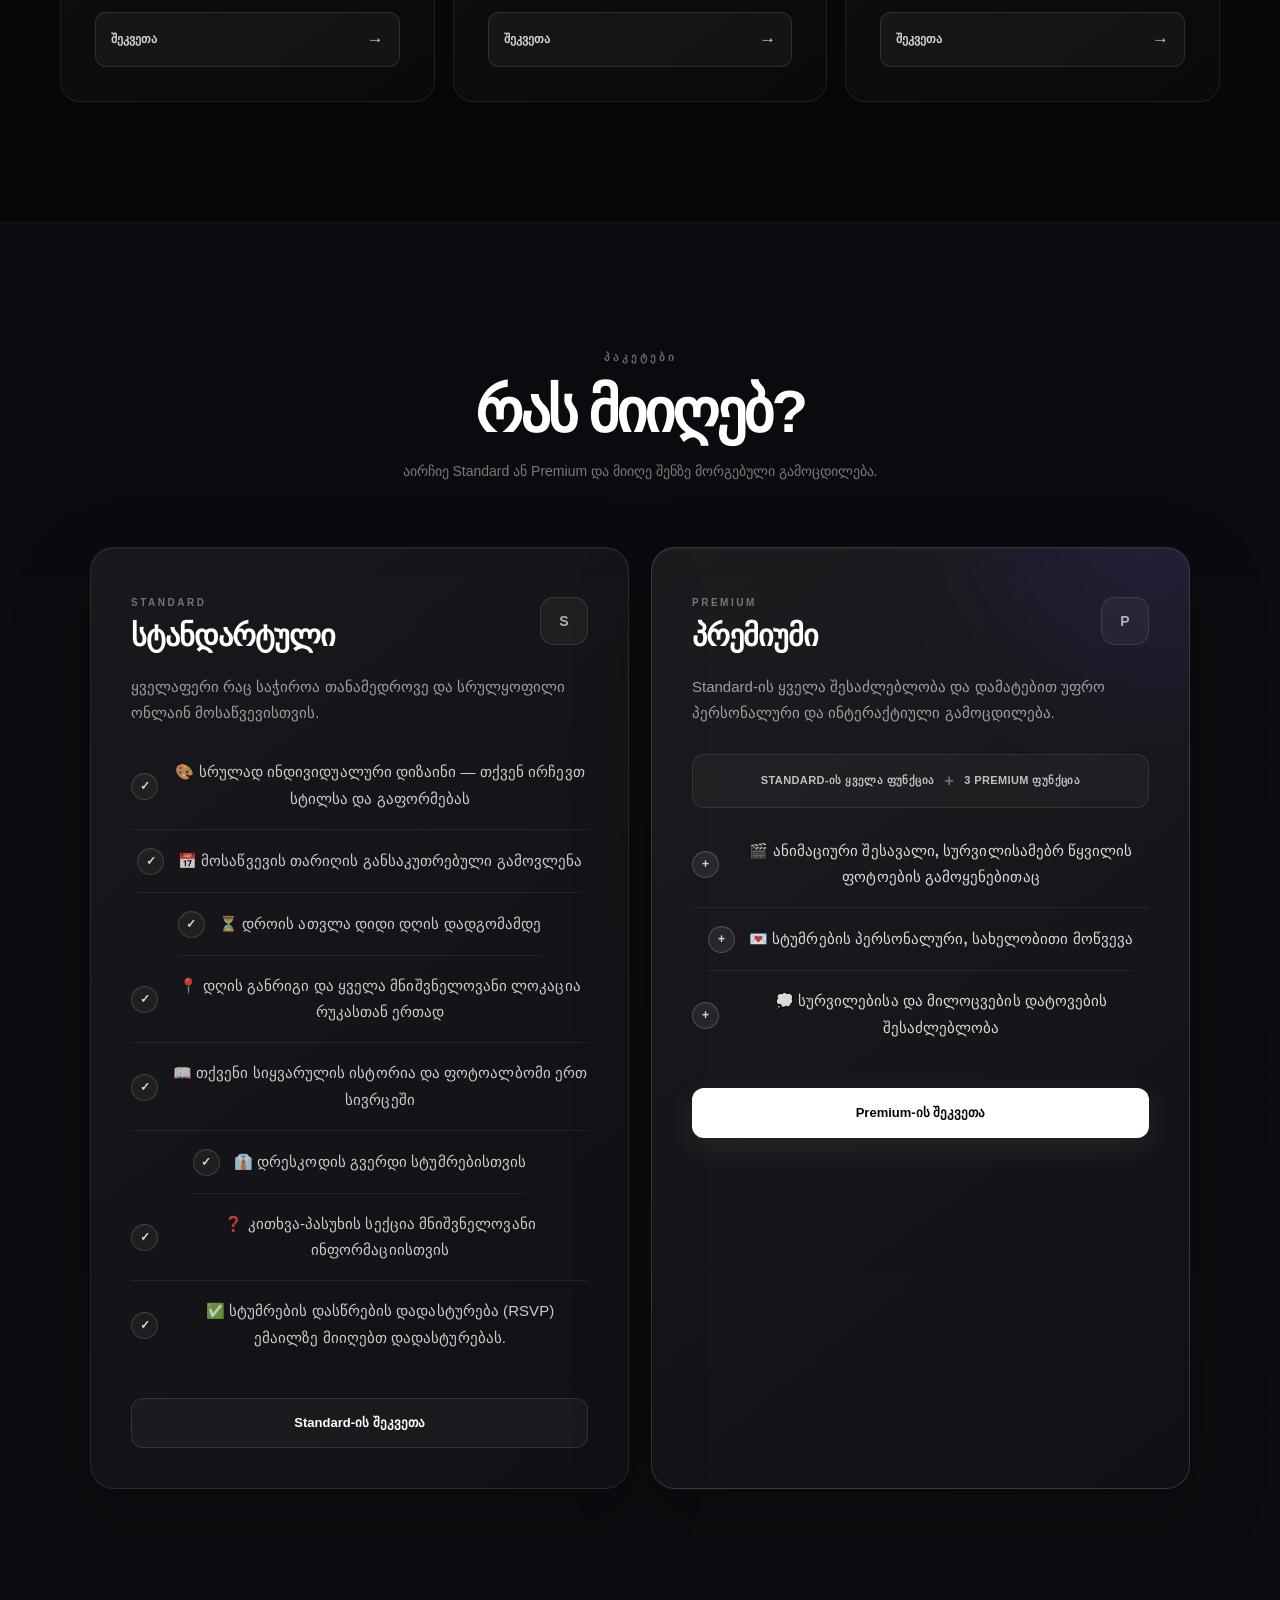
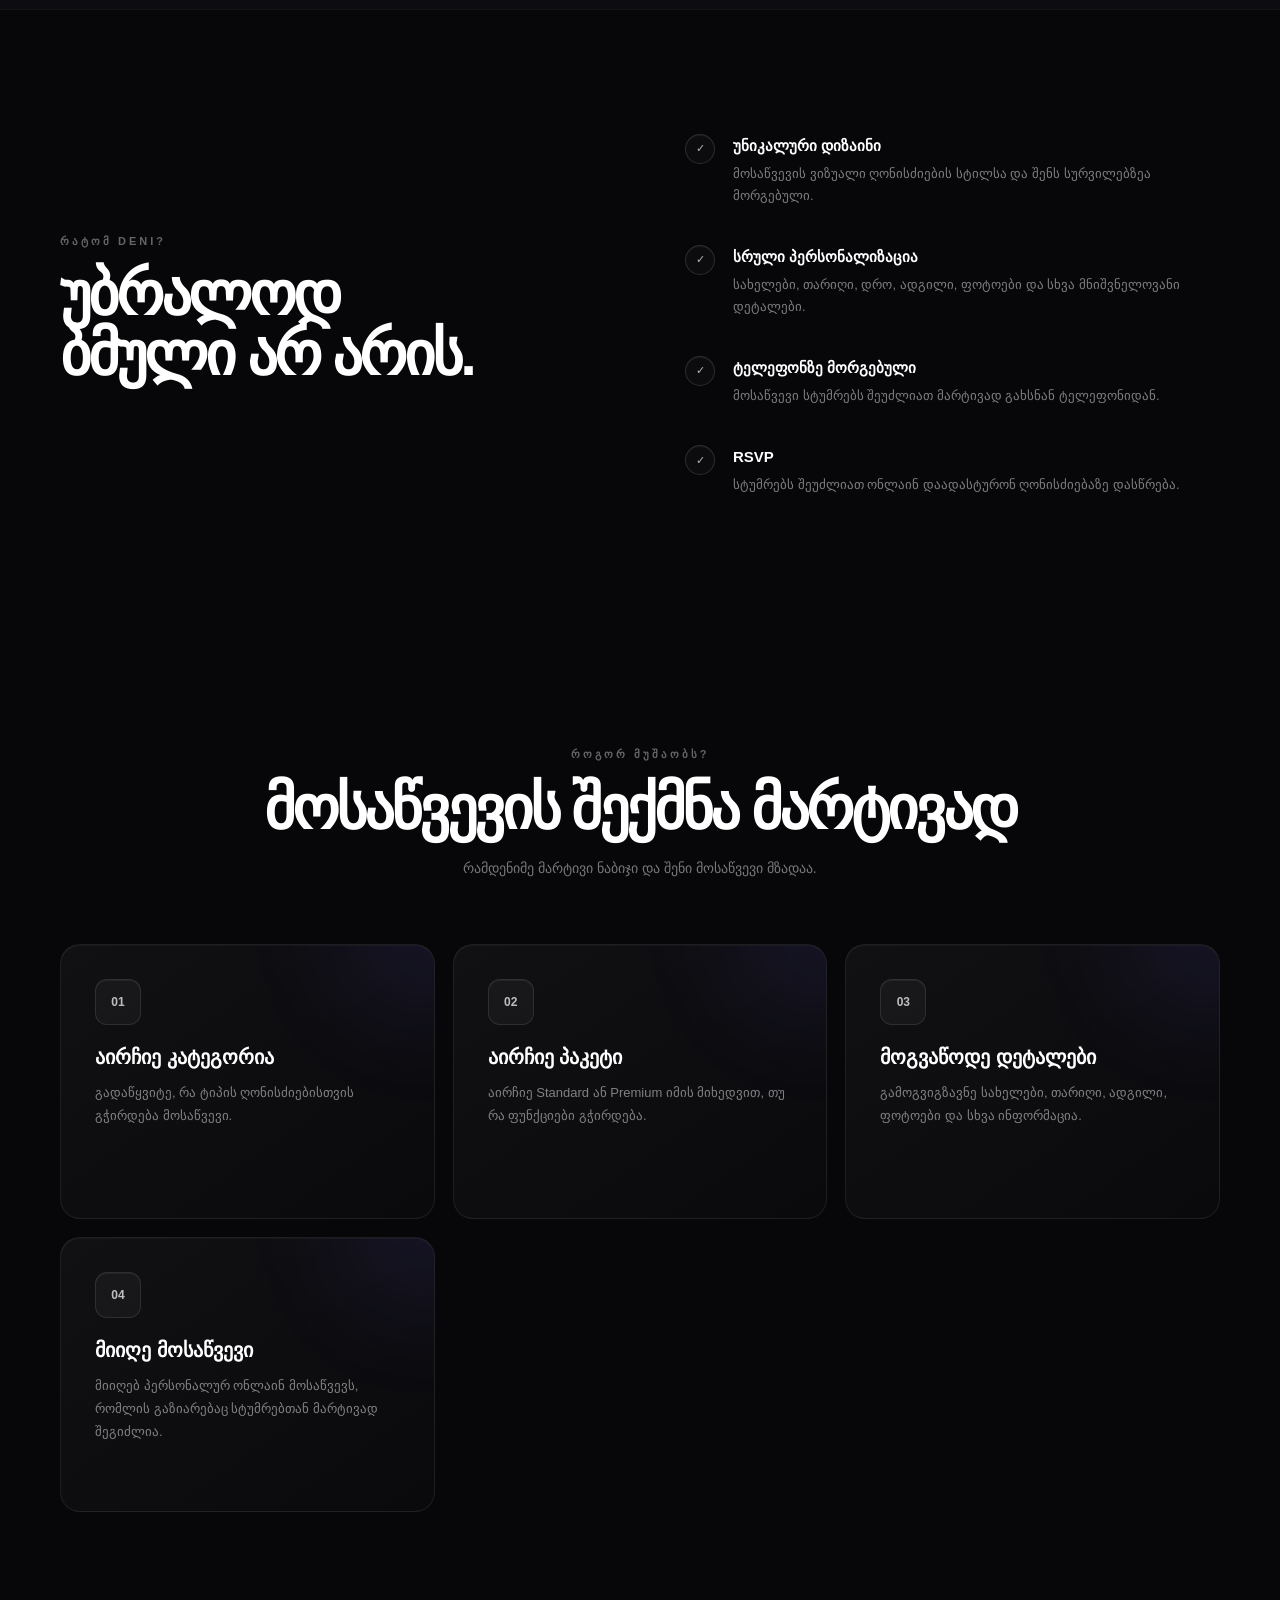
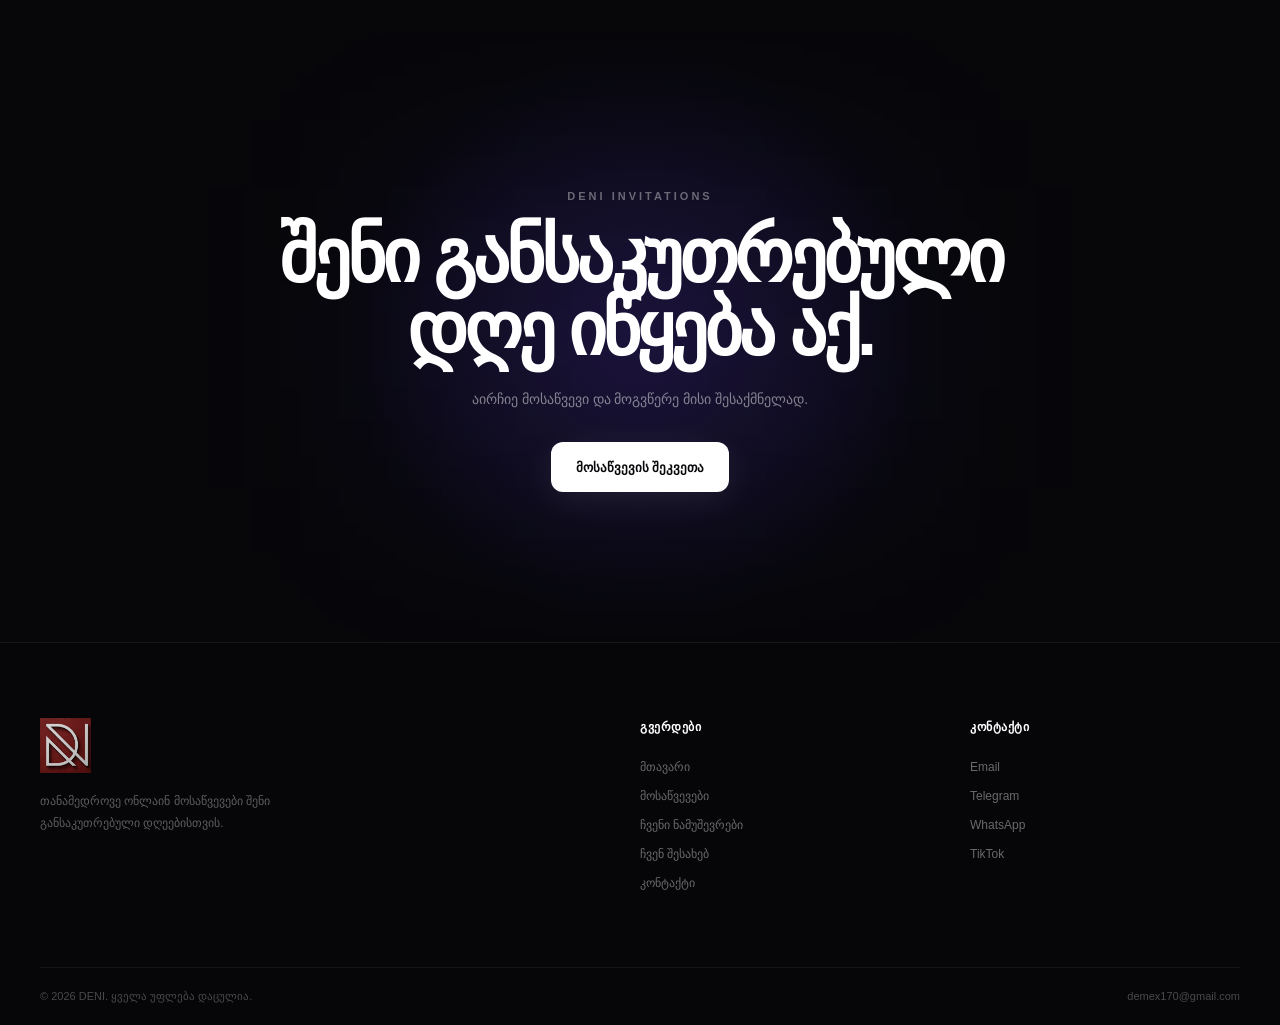
==== commit 7a1dd38a: "Add files via upload" ====
--- a/services.html
+++ b/services.html
@@ -1316,4 +1316,4 @@
 
 </body>
 
-</html>
+</html>
--- a/style.css
+++ b/style.css
@@ -1,6 +1,6 @@
 /* =========================================================
-   PREMIUM DARK WEBSITE
-   Enhanced version
+   DENI — PREMIUM DARK WEBSITE
+   GLOBAL STYLE
 ========================================================= */
 
 
@@ -16,18 +16,18 @@
 
 html {
     scroll-behavior: smooth;
-    scroll-padding-top: 90px;
+    scroll-padding-top: 100px;
 }
 
 body {
     font-family:
         Inter,
+        "Noto Sans Georgian",
+        "Segoe UI",
         Arial,
         sans-serif;
 
-    background:
-        #07070a;
-
+    background: #07070a;
     color: #ffffff;
 
     line-height: 1.6;
@@ -42,7 +42,6 @@
     content: "";
 
     position: fixed;
-
     inset: 0;
 
     pointer-events: none;
@@ -94,7 +93,7 @@
 
 
 /* =========================
-   CUSTOM SCROLLBAR
+   SCROLLBAR
 ========================= */
 
 ::-webkit-scrollbar {
@@ -115,9 +114,9 @@
 }
 
 
-/* =========================
+/* =========================================================
    NAVBAR
-========================= */
+========================================================= */
 
 .navbar {
     position: fixed;
@@ -128,6 +127,8 @@
     transform: translateX(-50%);
 
     width: min(1180px, calc(100% - 30px));
+
+    height: auto;
 
     z-index: 1000;
 
@@ -153,7 +154,8 @@
         inset 0 1px 0 rgba(255,255,255,0.04);
 
     transition:
-        0.35s ease;
+        border-color 0.35s ease,
+        background 0.35s ease;
 }
 
 .navbar:hover {
@@ -166,54 +168,50 @@
 
 .nav-container {
     width: 100%;
-
     height: 70px;
 
     padding: 0 18px;
-
-    margin: auto;
+    margin: 0;
 
     display: flex;
-
     align-items: center;
-
     justify-content: space-between;
 
     gap: 25px;
 }
 
 
-/* =========================
+/* =========================================================
    LOGO
-========================= */
+========================================================= */
 
 .logo {
     width: 145px;
     height: 52px;
 
     display: flex;
-
     align-items: center;
     justify-content: flex-start;
 
-    flex-shrink: 0;
+    flex: 0 0 145px;
+
+    margin: 0;
+    padding: 0;
 }
 
 .logo img {
     display: block;
 
-    width: 100%;
-    height: 100%;
+    width: 145px;
+    height: 52px;
 
     max-width: 145px;
     max-height: 52px;
 
     object-fit: contain;
-
     object-position: left center;
 
-    transition:
-        0.3s ease;
+    transition: transform 0.3s ease;
 
     filter:
         drop-shadow(
@@ -227,24 +225,36 @@
 }
 
 
-/* =========================
-   NAV MENU
-========================= */
+/* =========================================================
+   DESKTOP NAVIGATION
+========================================================= */
 
 .nav-menu {
     display: flex;
 
     align-items: center;
-
     justify-content: center;
 
     gap: 6px;
 
     flex: 1;
-}
-
-.nav-menu a {
-    position: relative;
+
+    min-width: 0;
+}
+
+.nav-menu > a {
+    position: relative;
+
+    display: inline-flex;
+    align-items: center;
+    justify-content: center;
+
+    width: auto;
+    height: auto;
+
+    min-height: 0;
+
+    margin: 0;
 
     padding: 9px 13px;
 
@@ -254,8 +264,11 @@
         rgba(255,255,255,0.55);
 
     font-size: 13px;
-
     font-weight: 500;
+
+    line-height: 1.2;
+
+    white-space: nowrap;
 
     transition:
         color 0.25s ease,
@@ -263,7 +276,7 @@
         transform 0.25s ease;
 }
 
-.nav-menu a:hover {
+.nav-menu > a:hover {
     color: #ffffff;
 
     background:
@@ -273,20 +286,19 @@
         translateY(-1px);
 }
 
-.nav-menu a.active {
+.nav-menu > a.active {
     color: #ffffff;
 
     background:
         rgba(255,255,255,0.07);
 }
 
-.nav-menu a.active::after {
+.nav-menu > a.active::after {
     content: "";
 
     position: absolute;
 
     left: 50%;
-
     bottom: 3px;
 
     transform:
@@ -305,9 +317,9 @@
 }
 
 
-/* =========================
-   SOCIAL
-========================= */
+/* =========================================================
+   SOCIAL LINKS
+========================================================= */
 
 .nav-socials {
     display: flex;
@@ -319,15 +331,13 @@
     flex-shrink: 0;
 }
 
-.nav-socials a {
+.nav-socials > a {
     display: flex;
 
     align-items: center;
-
     justify-content: center;
 
     min-width: 78px;
-
     height: 36px;
 
     padding: 0 12px;
@@ -344,18 +354,14 @@
     color: #ffffff;
 
     font-size: 11px;
-
     font-weight: 600;
 
-    transition:
-        0.3s ease;
-
-    box-shadow:
-        inset 0 1px 0
-        rgba(255,255,255,0.04);
-}
-
-.nav-socials a:hover {
+    line-height: 1;
+
+    transition: 0.3s ease;
+}
+
+.nav-socials > a:hover {
     transform:
         translateY(-2px);
 
@@ -371,15 +377,17 @@
 }
 
 
-/* =========================
+/* =========================================================
    MOBILE BUTTON
-========================= */
+========================================================= */
 
 .menu-toggle {
     display: none;
 
     width: 42px;
     height: 42px;
+
+    padding: 0;
 
     border:
         1px solid
@@ -396,8 +404,7 @@
 
     cursor: pointer;
 
-    transition:
-        0.25s ease;
+    transition: 0.25s ease;
 }
 
 .menu-toggle:hover {
@@ -409,15 +416,14 @@
 }
 
 
-/* =========================
+/* =========================================================
    MOBILE MENU
-========================= */
+========================================================= */
 
 .mobile-menu {
     position: fixed;
 
     top: 92px;
-
     left: 50%;
 
     transform:
@@ -435,7 +441,7 @@
     gap: 5px;
 
     background:
-        rgba(10,10,14,0.94);
+        rgba(10,10,14,0.96);
 
     backdrop-filter:
         blur(25px);
@@ -465,32 +471,51 @@
 }
 
 @keyframes mobileMenuAppear {
+
     from {
         opacity: 0;
+
         transform:
             translate(-50%, -10px);
     }
 
     to {
         opacity: 1;
+
         transform:
             translate(-50%, 0);
     }
 }
 
 .mobile-menu > a {
+    display: block;
+
+    width: 100%;
+
     padding: 13px 14px;
 
+    margin: 0;
+
     border-radius: 10px;
 
     color:
         rgba(255,255,255,0.7);
 
-    transition:
-        0.2s ease;
+    font-size: 14px;
+
+    line-height: 1.4;
+
+    transition: 0.2s ease;
 }
 
 .mobile-menu > a:hover {
+    background:
+        rgba(255,255,255,0.07);
+
+    color: #ffffff;
+}
+
+.mobile-menu > a.active {
     background:
         rgba(255,255,255,0.07);
 
@@ -503,7 +528,6 @@
     gap: 8px;
 
     margin-top: 8px;
-
     padding-top: 12px;
 
     border-top:
@@ -511,7 +535,7 @@
         rgba(255,255,255,0.07);
 }
 
-.mobile-socials a {
+.mobile-socials > a {
     flex: 1;
 
     text-align: center;
@@ -531,9 +555,9 @@
 }
 
 
-/* =========================
+/* =========================================================
    HERO
-========================= */
+========================================================= */
 
 .hero {
     position: relative;
@@ -543,33 +567,21 @@
     display: flex;
 
     align-items: center;
-
     justify-content: center;
+
+    text-align: center;
 
     padding:
         150px 20px 100px;
 
-    text-align: center;
-
     overflow: hidden;
 
     background:
         radial-gradient(
-            circle at 50% 25%,
-            rgba(115,85,255,0.19),
-            transparent 30%
-        ),
-        radial-gradient(
-            circle at 15% 80%,
-            rgba(0,170,255,0.07),
-            transparent 25%
-        ),
-        radial-gradient(
-            circle at 85% 70%,
-            rgba(180,70,255,0.06),
-            transparent 25%
-        ),
-        #08080b;
+            circle at center,
+            rgba(110,80,255,0.14),
+            transparent 42%
+        );
 }
 
 .hero::before {
@@ -578,258 +590,1224 @@
     position: absolute;
 
     width: 650px;
-    height: 650px;
-
-    top: -250px;
+    height: 350px;
+
+    top: 30%;
+    left: 50%;
+
+    transform:
+        translate(-50%, -50%);
+
+    background:
+        rgba(100,70,255,0.08);
+
+    filter: blur(100px);
+
+    pointer-events: none;
+}
+
+.hero-content {
+    position: relative;
+
+    z-index: 1;
+
+    width: min(900px, 100%);
+
+    margin: auto;
+}
+
+.hero-badge {
+    display: inline-flex;
+
+    align-items: center;
+
+    gap: 9px;
+
+    margin-bottom: 25px;
+
+    padding:
+        8px 14px;
+
+    border:
+        1px solid
+        rgba(255,255,255,0.09);
+
+    border-radius: 999px;
+
+    background:
+        rgba(255,255,255,0.035);
+
+    color:
+        rgba(255,255,255,0.55);
+
+    font-size: 11px;
+    font-weight: 600;
+
+    backdrop-filter:
+        blur(10px);
+}
+
+.hero-badge span {
+    width: 6px;
+    height: 6px;
+
+    border-radius: 50%;
+
+    background: #ffffff;
+
+    box-shadow:
+        0 0 12px
+        rgba(255,255,255,0.9);
+}
+
+.hero h1 {
+    position: relative;
+
+    max-width: 950px;
+
+    margin:
+        0 auto 25px;
+
+    font-size:
+        clamp(50px, 8vw, 100px);
+
+    line-height:
+        0.95;
+
+    letter-spacing:
+        -5px;
+
+    font-weight: 500;
+}
+
+.hero h1 strong {
+    font-weight: 750;
+}
+
+.hero p {
+    position: relative;
+
+    max-width: 680px;
+
+    margin:
+        0 auto 35px;
+
+    color:
+        rgba(255,255,255,0.48);
+
+    font-size: 15px;
+
+    line-height: 1.8;
+}
+
+.hero-buttons {
+    display: flex;
+
+    align-items: center;
+    justify-content: center;
+
+    gap: 12px;
+
+    flex-wrap: wrap;
+}
+
+
+/* =========================================================
+   PAGE HERO
+========================================================= */
+
+.page-hero {
+    position: relative;
+
+    min-height: 58vh;
+
+    display: flex;
+
+    align-items: center;
+    justify-content: center;
+
+    flex-direction: column;
+
+    text-align: center;
+
+    padding:
+        150px 20px 80px;
+
+    overflow: hidden;
+
+    background:
+        radial-gradient(
+            circle at center,
+            rgba(110,80,255,0.14),
+            transparent 40%
+        );
+}
+
+.page-hero::before {
+    content: "";
+
+    position: absolute;
+
+    width: 600px;
+    height: 300px;
+
+    top: 20%;
     left: 50%;
 
     transform:
         translateX(-50%);
 
+    background:
+        rgba(110,80,255,0.06);
+
+    filter: blur(90px);
+
+    pointer-events: none;
+}
+
+.page-hero h1 {
+    position: relative;
+
+    font-size:
+        clamp(48px, 8vw, 92px);
+
+    line-height: 0.95;
+
+    letter-spacing:
+        -5px;
+
+    margin-bottom: 25px;
+}
+
+.page-hero p {
+    position: relative;
+
+    max-width: 600px;
+
+    color:
+        rgba(255,255,255,0.48);
+
+    font-size: 15px;
+}
+
+
+/* =========================================================
+   SECTIONS
+========================================================= */
+
+.section {
+    position: relative;
+
+    width:
+        min(1200px, 100%);
+
+    margin: auto;
+
+    padding:
+        120px 20px;
+}
+
+.dark-section {
+    width: 100%;
+
+    max-width: none;
+
+    padding-left:
+        max(20px, calc((100% - 1160px) / 2));
+
+    padding-right:
+        max(20px, calc((100% - 1160px) / 2));
+
+    background:
+        linear-gradient(
+            180deg,
+            #0b0b0f,
+            #0d0d11
+        );
+
+    border-top:
+        1px solid
+        rgba(255,255,255,0.035);
+
+    border-bottom:
+        1px solid
+        rgba(255,255,255,0.035);
+}
+
+.section-header {
+    text-align: center;
+
+    margin-bottom: 65px;
+}
+
+.section-label {
+    display: inline-block;
+
+    margin-bottom: 15px;
+
+    color:
+        rgba(255,255,255,0.38);
+
+    font-size: 11px;
+    font-weight: 700;
+
+    text-transform: uppercase;
+
+    letter-spacing: 3px;
+}
+
+.section h2 {
+    font-size:
+        clamp(34px, 5vw, 60px);
+
+    line-height: 1;
+
+    letter-spacing:
+        -3px;
+
+    margin-bottom: 18px;
+
+    text-wrap: balance;
+}
+
+.section-header p {
+    max-width: 650px;
+
+    margin: auto;
+
+    color:
+        rgba(255,255,255,0.45);
+
+    font-size: 14px;
+}
+
+
+/* =========================================================
+   SERVICE CARDS
+========================================================= */
+
+.services-grid {
+    display: grid;
+
+    grid-template-columns:
+        repeat(3, 1fr);
+
+    gap: 18px;
+}
+
+.service-card {
+    position: relative;
+
+    min-height: 275px;
+
+    padding: 34px;
+
+    overflow: hidden;
+
+    border:
+        1px solid
+        rgba(255,255,255,0.075);
+
+    border-radius: 20px;
+
+    background:
+        linear-gradient(
+            145deg,
+            rgba(255,255,255,0.045),
+            rgba(255,255,255,0.015)
+        );
+
+    transition:
+        transform 0.35s
+        cubic-bezier(.16,1,.3,1),
+        border-color 0.35s ease,
+        background 0.35s ease,
+        box-shadow 0.35s ease;
+
+    box-shadow:
+        inset 0 1px 0
+        rgba(255,255,255,0.035);
+}
+
+.service-card::before {
+    content: "";
+
+    position: absolute;
+
+    width: 180px;
+    height: 180px;
+
+    top: -100px;
+    right: -80px;
+
     border-radius: 50%;
 
     background:
-        radial-gradient(
-            circle,
-            rgba(255,255,255,0.035),
-            transparent 65%
+        rgba(120,90,255,0.08);
+
+    filter: blur(45px);
+
+    transition:
+        transform 0.4s ease;
+}
+
+.service-card:hover {
+    transform:
+        translateY(-8px);
+
+    border-color:
+        rgba(255,255,255,0.16);
+
+    background:
+        linear-gradient(
+            145deg,
+            rgba(255,255,255,0.065),
+            rgba(255,255,255,0.02)
         );
 
-    filter:
-        blur(20px);
-
-    pointer-events: none;
-}
-
-.hero::after {
-    content: "";
-
-    position: absolute;
-
-    left: 50%;
-    bottom: -300px;
-
+    box-shadow:
+        0 25px 70px
+        rgba(0,0,0,0.25);
+}
+
+.service-card:hover::before {
     transform:
-        translateX(-50%);
-
-    width: 700px;
-    height: 500px;
-
-    border-radius: 50%;
-
-    background:
-        rgba(100,70,255,0.09);
-
-    filter:
-        blur(100px);
-
-    pointer-events: none;
-}
-
-.hero-content {
-    position: relative;
-
-    z-index: 2;
-
-    width:
-        min(950px, 100%);
-
-    animation:
-        heroAppear
-        1s cubic-bezier(.16,1,.3,1);
-}
-
-@keyframes heroAppear {
-    from {
-        opacity: 0;
-
-        transform:
-            translateY(35px)
-            scale(0.98);
-    }
-
-    to {
-        opacity: 1;
-
-        transform:
-            translateY(0)
-            scale(1);
-    }
-}
-
-
-/* =========================
-   HERO BADGE
-========================= */
-
-.hero-badge {
+        scale(1.5);
+}
+
+.service-card h3 {
+    position: relative;
+
+    font-size: 20px;
+
+    line-height: 1.25;
+
+    margin:
+        20px 0 12px;
+}
+
+.service-card > p {
+    position: relative;
+
+    color:
+        rgba(255,255,255,0.48);
+
+    font-size: 13px;
+
+    line-height: 1.75;
+
+    margin-bottom: 20px;
+}
+
+.service-card > a {
+    position: relative;
+
     display: inline-flex;
 
     align-items: center;
 
-    gap: 9px;
-
-    padding:
-        8px 14px;
+    color:
+        rgba(255,255,255,0.8);
+
+    font-size: 12px;
+
+    font-weight: 650;
+
+    transition:
+        transform 0.25s ease,
+        color 0.25s ease;
+}
+
+.service-card > a:hover {
+    color: #ffffff;
+
+    transform:
+        translateX(4px);
+}
+
+
+/* =========================================================
+   CARD ICON
+========================================================= */
+
+.service-icon {
+    position: relative;
+
+    width: 46px;
+    height: 46px;
+
+    display: flex;
+
+    align-items: center;
+    justify-content: center;
 
     border:
         1px solid
         rgba(255,255,255,0.1);
 
-    border-radius: 999px;
+    border-radius: 12px;
 
     background:
         rgba(255,255,255,0.035);
 
-    backdrop-filter:
-        blur(15px);
-
-    color:
-        rgba(255,255,255,0.62);
-
-    font-size: 11px;
-
-    margin-bottom: 28px;
+    color:
+        rgba(255,255,255,0.72);
+
+    font-size: 12px;
+    font-weight: 600;
 
     box-shadow:
-        0 10px 40px
-        rgba(0,0,0,0.15),
         inset 0 1px 0
         rgba(255,255,255,0.05);
 }
 
-.hero-badge span {
-    width: 7px;
-    height: 7px;
+
+/* =========================================================
+   CARD TOP
+========================================================= */
+
+.service-card-top {
+    position: relative;
+
+    display: flex;
+
+    align-items: center;
+    justify-content: space-between;
+
+    margin-bottom: 27px;
+}
+
+.service-card-top .service-icon {
+    margin-bottom: 0;
+}
+
+.card-status {
+    position: relative;
+
+    padding:
+        6px 9px;
+
+    border:
+        1px solid
+        rgba(255,255,255,0.12);
+
+    border-radius: 999px;
+
+    background:
+        rgba(255,255,255,0.05);
+
+    color:
+        rgba(255,255,255,0.65);
+
+    font-size: 9px;
+    font-weight: 700;
+
+    letter-spacing: 1.5px;
+}
+
+
+/* =========================================================
+   INVITATION CARDS
+========================================================= */
+
+.invitation-card {
+    position: relative;
+}
+
+.invitation-card h3 {
+    position: relative;
+
+    font-size: 20px;
+
+    line-height: 1.25;
+
+    margin-bottom: 12px;
+}
+
+.invitation-card > p {
+    position: relative;
+
+    min-height: 63px;
+
+    color:
+        rgba(255,255,255,0.48);
+
+    font-size: 13px;
+
+    line-height: 1.75;
+
+    margin-bottom: 25px;
+}
+
+
+/* =========================================================
+   PRICE BOX
+========================================================= */
+
+.price-box {
+    position: relative;
+
+    display: grid;
+
+    grid-template-columns:
+        1fr auto 1fr;
+
+    align-items: center;
+
+    gap: 15px;
+
+    margin-top: 20px;
+    margin-bottom: 20px;
+
+    padding:
+        17px 15px;
+
+    border:
+        1px solid
+        rgba(255,255,255,0.075);
+
+    border-radius: 14px;
+
+    background:
+        rgba(255,255,255,0.025);
+
+    box-shadow:
+        inset 0 1px 0
+        rgba(255,255,255,0.035);
+}
+
+.price-item {
+    display: flex;
+
+    flex-direction: column;
+
+    gap: 3px;
+}
+
+.price-item span {
+    color:
+        rgba(255,255,255,0.42);
+
+    font-size: 10px;
+    font-weight: 600;
+
+    text-transform: uppercase;
+
+    letter-spacing: 1px;
+}
+
+.price-item strong {
+    color: #ffffff;
+
+    font-size: 21px;
+    font-weight: 750;
+
+    line-height: 1;
+}
+
+.premium-price strong {
+    color: #ffffff;
+
+    text-shadow:
+        0 0 20px
+        rgba(255,255,255,0.15);
+}
+
+.price-divider {
+    width: 1px;
+    height: 38px;
+
+    background:
+        rgba(255,255,255,0.1);
+}
+
+
+/* =========================================================
+   CARD ORDER
+========================================================= */
+
+.card-order {
+    position: relative;
+
+    display: flex;
+
+    align-items: center;
+    justify-content: space-between;
+
+    width: 100%;
+
+    padding:
+        13px 15px;
+
+    border:
+        1px solid
+        rgba(255,255,255,0.1);
+
+    border-radius: 11px;
+
+    background:
+        rgba(255,255,255,0.04);
+
+    color:
+        rgba(255,255,255,0.85);
+
+    font-size: 12px;
+    font-weight: 650;
+
+    transition: 0.3s ease;
+}
+
+.card-order span {
+    font-size: 17px;
+
+    transition:
+        transform 0.3s ease;
+}
+
+.card-order:hover {
+    background:
+        rgba(255,255,255,0.09);
+
+    border-color:
+        rgba(255,255,255,0.18);
+
+    color: #ffffff;
+}
+
+.card-order:hover span {
+    transform:
+        translateX(4px);
+}
+
+
+/* =========================================================
+   PACKAGES
+========================================================= */
+
+.packages-section {
+    position: relative;
+}
+
+.packages-grid {
+    display: grid;
+
+    grid-template-columns:
+        repeat(2, minmax(0, 1fr));
+
+    gap: 22px;
+
+    max-width: 1100px;
+
+    margin: auto;
+}
+
+.package-card {
+    position: relative;
+
+    overflow: hidden;
+
+    padding: 40px;
+
+    border:
+        1px solid
+        rgba(255,255,255,0.09);
+
+    border-radius: 24px;
+
+    background:
+        linear-gradient(
+            145deg,
+            rgba(255,255,255,0.055),
+            rgba(255,255,255,0.018)
+        );
+
+    box-shadow:
+        0 25px 80px
+        rgba(0,0,0,0.22),
+
+        inset 0 1px 0
+        rgba(255,255,255,0.04);
+
+    transition:
+        transform 0.4s
+        cubic-bezier(.16,1,.3,1),
+        border-color 0.4s ease,
+        box-shadow 0.4s ease;
+}
+
+.package-card:hover {
+    transform:
+        translateY(-7px);
+
+    border-color:
+        rgba(255,255,255,0.16);
+
+    box-shadow:
+        0 35px 90px
+        rgba(0,0,0,0.3);
+}
+
+.premium-package {
+    border-color:
+        rgba(255,255,255,0.14);
+
+    background:
+        linear-gradient(
+            145deg,
+            rgba(255,255,255,0.07),
+            rgba(255,255,255,0.02)
+        );
+}
+
+.premium-glow {
+    position: absolute;
+
+    width: 350px;
+    height: 350px;
+
+    top: -220px;
+    right: -160px;
 
     border-radius: 50%;
 
-    background: #ffffff;
+    background:
+        rgba(110,80,255,0.13);
+
+    filter: blur(80px);
+
+    pointer-events: none;
+}
+
+
+/* =========================================================
+   PACKAGE HEADER
+========================================================= */
+
+.package-header {
+    position: relative;
+
+    display: flex;
+
+    align-items: center;
+    justify-content: space-between;
+
+    gap: 20px;
+
+    margin-bottom: 20px;
+}
+
+.package-label {
+    display: inline-block;
+
+    margin-bottom: 8px;
+
+    color:
+        rgba(255,255,255,0.4);
+
+    font-size: 10px;
+    font-weight: 750;
+
+    letter-spacing: 2.5px;
+}
+
+.package-header h3 {
+    font-size: 30px;
+
+    line-height: 1.15;
+
+    letter-spacing: -1px;
+}
+
+.package-symbol {
+    position: relative;
+
+    width: 48px;
+    height: 48px;
+
+    flex-shrink: 0;
+
+    display: flex;
+
+    align-items: center;
+    justify-content: center;
+
+    border:
+        1px solid
+        rgba(255,255,255,0.11);
+
+    border-radius: 14px;
+
+    background:
+        rgba(255,255,255,0.04);
+
+    color:
+        rgba(255,255,255,0.65);
+
+    font-size: 14px;
+    font-weight: 700;
+}
+
+
+/* =========================================================
+   PACKAGE DESCRIPTION
+========================================================= */
+
+.package-description {
+    position: relative;
+
+    color:
+        rgba(255,255,255,0.58);
+
+    font-size: 15px;
+
+    line-height: 1.75;
+
+    margin-bottom: 28px;
+
+    max-width: 560px;
+}
+
+
+/* =========================================================
+   PACKAGE INCLUDES
+========================================================= */
+
+.package-includes {
+    position: relative;
+
+    display: flex;
+
+    align-items: center;
+    justify-content: center;
+
+    gap: 10px;
+
+    flex-wrap: wrap;
+
+    margin-bottom: 25px;
+
+    padding:
+        13px 15px;
+
+    border:
+        1px solid
+        rgba(255,255,255,0.09);
+
+    border-radius: 12px;
+
+    background:
+        rgba(255,255,255,0.035);
+
+    color:
+        rgba(255,255,255,0.72);
+
+    font-size: 11px;
+    font-weight: 700;
+
+    letter-spacing: 0.4px;
+
+    text-align: center;
+}
+
+.package-includes span:nth-child(2) {
+    color:
+        rgba(255,255,255,0.35);
+
+    font-size: 16px;
+}
+
+
+/* =========================================================
+   PACKAGE FEATURES
+========================================================= */
+
+.package-features {
+    position: relative;
+    display: flex;
+    flex-direction: column;
+    gap: 0;
+    margin-bottom: 30px;
+    align-items: center;
+    text-align: center;
+}
+
+
+.package-feature {
+    display: flex;
+
+    align-items: center;
+    justify-content: center;
+
+    gap: 14px;
+
+    padding:
+        17px 0;
+
+    border-bottom:
+        1px solid
+        rgba(255,255,255,0.065);
+}
+
+.package-feature:first-child {
+    padding-top: 5px;
+}
+
+.package-feature:last-child {
+    border-bottom: none;
+}
+
+.package-feature > span {
+    width: 27px;
+    height: 27px;
+
+    flex-shrink: 0;
+
+    display: flex;
+
+    align-items: center;
+    justify-content: center;
+
+    margin-top: 1px;
+
+    border:
+        1px solid
+        rgba(255,255,255,0.14);
+
+    border-radius: 50%;
+
+    background:
+        rgba(255,255,255,0.045);
+
+    color:
+        rgba(255,255,255,0.82);
+
+    font-size: 12px;
+    font-weight: 700;
 
     box-shadow:
-        0 0 8px
-        rgba(255,255,255,0.9),
-        0 0 20px
-        rgba(255,255,255,0.5);
-
-    animation:
-        pulseDot
-        2s infinite;
-}
-
-@keyframes pulseDot {
-    0%,
-    100% {
-        opacity: 1;
-        transform: scale(1);
-    }
-
-    50% {
-        opacity: 0.45;
-        transform: scale(0.75);
-    }
-}
-
-
-/* =========================
-   HERO TITLE
-========================= */
-
-.hero h1 {
+        inset 0 1px 0
+        rgba(255,255,255,0.05);
+}
+
+.package-feature p {
+    margin: 0;
+
+    color:
+        rgba(255,255,255,0.78);
+
+    font-size: 15px;
+
+    line-height: 1.75;
+
+    font-weight: 500;
+
+    letter-spacing: 0.05px;
+
+    text-align: center;
+
+    flex: 0 1 auto;
+}
+
+.premium-package .package-feature p {
+    color:
+        rgba(255,255,255,0.84);
+
+    font-weight: 550;
+}
+
+.premium-package .package-feature > span {
+    background:
+        rgba(255,255,255,0.065);
+
+    border-color:
+        rgba(255,255,255,0.18);
+}
+
+
+/* =========================================================
+   PACKAGE BUTTON
+========================================================= */
+
+.package-button {
+    position: relative;
+
+    width: 100%;
+
+    min-height: 52px;
+
+    margin-top: auto;
+
+    font-size: 13px;
+}
+
+
+/* =========================================================
+   SPLIT / FEATURES
+========================================================= */
+
+.split-section {
+    display: grid;
+
+    grid-template-columns:
+        1fr 1fr;
+
+    gap: 90px;
+
+    align-items: center;
+}
+
+.features {
+    display: flex;
+
+    flex-direction: column;
+
+    gap: 30px;
+}
+
+.feature {
+    display: flex;
+
+    gap: 18px;
+
+    padding: 4px 0;
+}
+
+.feature > span {
+    width: 30px;
+    height: 30px;
+
+    flex-shrink: 0;
+
+    display: flex;
+
+    align-items: center;
+    justify-content: center;
+
+    border:
+        1px solid
+        rgba(255,255,255,0.13);
+
+    border-radius: 50%;
+
+    background:
+        rgba(255,255,255,0.025);
+
+    font-size: 11px;
+
+    color:
+        rgba(255,255,255,0.7);
+
+    box-shadow:
+        inset 0 1px 0
+        rgba(255,255,255,0.05);
+}
+
+.feature h3 {
+    font-size: 15px;
+
+    margin-bottom: 5px;
+}
+
+.feature p {
+    color:
+        rgba(255,255,255,0.48);
+
+    font-size: 13px;
+
+    line-height: 1.7;
+}
+
+
+/* =========================================================
+   CTA
+========================================================= */
+
+.cta {
+    position: relative;
+
+    padding:
+        150px 20px;
+
+    text-align: center;
+
+    overflow: hidden;
+
+    background:
+        radial-gradient(
+            circle at center,
+            rgba(110,80,255,0.14),
+            transparent 42%
+        );
+}
+
+.cta::before {
+    content: "";
+
+    position: absolute;
+
+    width: 500px;
+    height: 300px;
+
+    left: 50%;
+    top: 50%;
+
+    transform:
+        translate(-50%,-50%);
+
+    background:
+        rgba(100,70,255,0.08);
+
+    filter: blur(100px);
+
+    pointer-events: none;
+}
+
+.cta > div {
+    position: relative;
+    z-index: 1;
+}
+
+.cta h2 {
+    position: relative;
+
+    max-width: 750px;
+
+    margin:
+        0 auto 22px;
+
     font-size:
-        clamp(52px, 8vw, 108px);
-
-    line-height:
-        0.94;
+        clamp(40px, 6vw, 74px);
+
+    line-height: 0.98;
 
     letter-spacing:
-        -5px;
-
-    margin-bottom:
-        30px;
-
-    font-weight:
-        800;
-
-    text-wrap:
-        balance;
-}
-
-.hero h1 strong {
-    background:
-        linear-gradient(
-            110deg,
-            #ffffff 0%,
-            #f2f2f2 30%,
-            #8e8e96 75%,
-            #ffffff 100%
-        );
-
-    -webkit-background-clip:
-        text;
-
-    background-clip:
-        text;
-
-    color:
-        transparent;
-
-    background-size:
-        200% auto;
-
-    animation:
-        titleShine
-        6s linear infinite;
-}
-
-@keyframes titleShine {
-    to {
-        background-position:
-            200% center;
-    }
-}
-
-.hero p {
-    max-width:
-        650px;
-
-    margin:
-        0 auto 38px;
-
-    color:
-        rgba(255,255,255,0.5);
-
-    font-size:
-        16px;
-
-    line-height:
-        1.8;
-}
-
-
-/* =========================
+        -4px;
+
+    text-wrap: balance;
+}
+
+.cta p {
+    position: relative;
+
+    color:
+        rgba(255,255,255,0.48);
+
+    margin-bottom: 32px;
+
+    font-size: 14px;
+}
+
+
+/* =========================================================
    BUTTONS
-========================= */
-
-.hero-buttons {
-    display: flex;
-
-    justify-content: center;
+========================================================= */
+
+.btn {
+    position: relative;
+
+    display: inline-flex;
 
     align-items: center;
-
-    gap: 12px;
-
-    flex-wrap: wrap;
-}
-
-.btn {
-    position: relative;
-
-    display: inline-flex;
-
-    align-items: center;
-
     justify-content: center;
 
     min-height: 50px;
@@ -837,14 +1815,12 @@
     padding:
         0 25px;
 
-    border-radius:
-        12px;
-
-    font-size:
-        13px;
-
-    font-weight:
-        650;
+    border-radius: 12px;
+
+    font-size: 13px;
+    font-weight: 650;
+
+    line-height: 1;
 
     overflow: hidden;
 
@@ -852,7 +1828,7 @@
         transform 0.3s ease,
         box-shadow 0.3s ease,
         background 0.3s ease,
-        border 0.3s ease;
+        border-color 0.3s ease;
 }
 
 .btn::before {
@@ -883,11 +1859,9 @@
 }
 
 .btn-primary {
-    background:
-        #ffffff;
-
-    color:
-        #08080b;
+    background: #ffffff;
+
+    color: #08080b;
 
     box-shadow:
         0 8px 35px
@@ -911,8 +1885,7 @@
     background:
         rgba(255,255,255,0.035);
 
-    color:
-        #ffffff;
+    color: #ffffff;
 
     backdrop-filter:
         blur(10px);
@@ -934,147 +1907,167 @@
 }
 
 
-/* =========================
-   SECTIONS
-========================= */
-
-.section {
-    position: relative;
-
+/* =========================================================
+   PORTFOLIO
+========================================================= */
+
+.portfolio-grid {
+    display: grid;
+
+    grid-template-columns:
+        repeat(2, 1fr);
+
+    gap: 20px;
+}
+
+.portfolio-card {
+    position: relative;
+
+    overflow: hidden;
+
+    border:
+        1px solid
+        rgba(255,255,255,0.08);
+
+    border-radius: 20px;
+
+    background:
+        rgba(255,255,255,0.025);
+
+    transition:
+        transform 0.35s ease,
+        border-color 0.35s ease,
+        box-shadow 0.35s ease;
+}
+
+.portfolio-card:hover {
+    transform:
+        translateY(-7px);
+
+    border-color:
+        rgba(255,255,255,0.15);
+
+    box-shadow:
+        0 25px 60px
+        rgba(0,0,0,0.3);
+}
+
+.portfolio-placeholder {
+    height: 330px;
+
+    display: flex;
+
+    align-items: center;
+    justify-content: center;
+
+    position: relative;
+
+    overflow: hidden;
+
+    background:
+        linear-gradient(
+            135deg,
+            #101014,
+            #1b1b22
+        );
+
+    color:
+        rgba(255,255,255,0.22);
+
+    font-size: 11px;
+
+    letter-spacing: 3px;
+}
+
+.portfolio-placeholder::before {
+    content: "";
+
+    position: absolute;
+
+    width: 250px;
+    height: 250px;
+
+    border-radius: 50%;
+
+    background:
+        rgba(120,90,255,0.09);
+
+    filter: blur(70px);
+
+    transition:
+        transform 0.5s ease;
+}
+
+.portfolio-card:hover
+.portfolio-placeholder::before {
+    transform:
+        scale(1.4);
+}
+
+.portfolio-info {
+    padding: 24px;
+}
+
+.portfolio-info span {
+    color:
+        rgba(255,255,255,0.38);
+
+    font-size: 11px;
+
+    text-transform: uppercase;
+
+    letter-spacing: 1px;
+}
+
+.portfolio-info h3 {
+    margin-top: 6px;
+
+    font-size: 19px;
+}
+
+
+/* =========================================================
+   ABOUT
+========================================================= */
+
+.about-content {
+    display: grid;
+
+    grid-template-columns:
+        1fr 1fr;
+
+    gap: 100px;
+}
+
+.about-content p {
+    color:
+        rgba(255,255,255,0.5);
+
+    margin-bottom: 20px;
+
+    font-size: 14px;
+
+    line-height: 1.9;
+}
+
+.stats {
+    display: grid;
+
+    grid-template-columns:
+        repeat(4, 1fr);
+
+    gap: 15px;
+}
+
+.stats div {
     padding:
-        120px 20px;
-
-    width:
-        min(1200px, 100%);
-
-    margin:
-        auto;
-}
-
-.dark-section {
-    width: 100%;
-
-    max-width: none;
-
-    padding-left:
-        max(20px, calc((100% - 1160px) / 2));
-
-    padding-right:
-        max(20px, calc((100% - 1160px) / 2));
-
-    background:
-        linear-gradient(
-            180deg,
-            #0b0b0f,
-            #0d0d11
-        );
-
-    border-top:
-        1px solid
-        rgba(255,255,255,0.035);
-
-    border-bottom:
-        1px solid
-        rgba(255,255,255,0.035);
-}
-
-.section-header {
-    text-align:
-        center;
-
-    margin-bottom:
-        65px;
-}
-
-.section-label {
-    display:
-        inline-block;
-
-    margin-bottom:
-        15px;
-
-    color:
-        rgba(255,255,255,0.38);
-
-    font-size:
-        11px;
-
-    font-weight:
-        700;
-
-    text-transform:
-        uppercase;
-
-    letter-spacing:
-        3px;
-}
-
-.section h2 {
-    font-size:
-        clamp(34px, 5vw, 60px);
-
-    line-height:
-        1;
-
-    letter-spacing:
-        -3px;
-
-    margin-bottom:
-        18px;
-
-    text-wrap:
-        balance;
-}
-
-.section-header p {
-    max-width:
-        600px;
-
-    margin:
-        auto;
-
-    color:
-        rgba(255,255,255,0.45);
-
-    font-size:
-        14px;
-}
-
-
-/* =========================
-   SERVICES
-========================= */
-
-.services-grid {
-    display:
-        grid;
-
-    grid-template-columns:
-        repeat(3, 1fr);
-
-    gap:
-        16px;
-}
-
-.service-card {
-    position:
-        relative;
-
-    padding:
-        34px;
-
-    min-height:
-        275px;
-
-    overflow:
-        hidden;
+        28px 20px;
 
     border:
         1px solid
         rgba(255,255,255,0.075);
 
-    border-radius:
-        20px;
+    border-radius: 16px;
 
     background:
         linear-gradient(
@@ -1084,803 +2077,128 @@
         );
 
     transition:
-        0.35s cubic-bezier(.16,1,.3,1);
-
-    box-shadow:
-        inset 0 1px 0
-        rgba(255,255,255,0.035);
-}
-
-.service-card::before {
-    content:
-        "";
-
-    position:
-        absolute;
-
-    width:
-        180px;
-
-    height:
-        180px;
-
-    top:
-        -100px;
-
-    right:
-        -80px;
-
-    border-radius:
-        50%;
-
-    background:
-        rgba(120,90,255,0.08);
-
-    filter:
-        blur(45px);
+        transform 0.3s ease,
+        border-color 0.3s ease,
+        background 0.3s ease;
+}
+
+.stats div:hover {
+    transform:
+        translateY(-5px);
+
+    border-color:
+        rgba(255,255,255,0.14);
+
+    background:
+        rgba(255,255,255,0.055);
+}
+
+.stats strong {
+    display: block;
+
+    font-size: 34px;
+
+    line-height: 1;
+
+    margin-bottom: 8px;
+}
+
+.stats span {
+    color:
+        rgba(255,255,255,0.4);
+
+    font-size: 11px;
+}
+
+
+/* =========================================================
+   CONTACT
+========================================================= */
+
+.contact-grid {
+    display: grid;
+
+    grid-template-columns:
+        1fr 1fr;
+
+    gap: 80px;
+
+    align-items: start;
+}
+
+.contact-info h2 {
+    font-size:
+        clamp(38px, 5vw, 62px);
+
+    line-height: 0.98;
+
+    letter-spacing:
+        -3px;
+
+    margin-bottom: 20px;
+}
+
+.contact-info > p {
+    color:
+        rgba(255,255,255,0.46);
+
+    margin-bottom: 35px;
+
+    font-size: 14px;
+}
+
+.contact-link {
+    display: flex;
+
+    flex-direction: column;
+
+    padding: 20px 0;
+
+    border-bottom:
+        1px solid
+        rgba(255,255,255,0.07);
 
     transition:
-        0.4s ease;
-}
-
-.service-card:hover {
-    transform:
-        translateY(-8px);
+        padding-left 0.25s ease,
+        border-color 0.25s ease;
+}
+
+.contact-link:hover {
+    padding-left: 6px;
 
     border-color:
-        rgba(255,255,255,0.16);
-
-    background:
-        linear-gradient(
-            145deg,
-            rgba(255,255,255,0.065),
-            rgba(255,255,255,0.02)
-        );
-
-    box-shadow:
-        0 25px 70px
-        rgba(0,0,0,0.25);
-}
-
-.service-card:hover::before {
-    transform:
-        scale(1.5);
-}
-
-.service-icon {
-    position:
-        relative;
-
-    width:
-        46px;
-
-    height:
-        46px;
-
-    display:
-        flex;
-
-    align-items:
-        center;
-
-    justify-content:
-        center;
-
-    margin-bottom:
-        30px;
+        rgba(255,255,255,0.15);
+}
+
+.contact-link span {
+    color:
+        rgba(255,255,255,0.35);
+
+    font-size: 11px;
+
+    margin-bottom: 5px;
+
+    text-transform: uppercase;
+
+    letter-spacing: 1px;
+}
+
+.contact-link strong {
+    font-size: 15px;
+}
+
+.contact-card {
+    position: relative;
+
+    overflow: hidden;
+
+    padding: 42px;
 
     border:
         1px solid
         rgba(255,255,255,0.1);
 
-    border-radius:
-        12px;
-
-    background:
-        rgba(255,255,255,0.035);
-
-    color:
-        rgba(255,255,255,0.7);
-
-    font-size:
-        12px;
-
-    box-shadow:
-        inset 0 1px 0
-        rgba(255,255,255,0.05);
-}
-
-.service-card h3 {
-    position:
-        relative;
-
-    font-size:
-        20px;
-
-    margin-bottom:
-        12px;
-}
-
-.service-card p {
-    position:
-        relative;
-
-    color:
-        rgba(255,255,255,0.45);
-
-    font-size:
-        13px;
-
-    margin-bottom:
-        25px;
-}
-
-.service-card a {
-    position:
-        relative;
-
-    font-size:
-        12px;
-
-    color:
-        rgba(255,255,255,0.8);
-
-    transition:
-        0.25s ease;
-}
-
-.service-card a:hover {
-    color:
-        #ffffff;
-
-    padding-left:
-        4px;
-}
-
-
-/* =========================
-   SPLIT SECTION
-========================= */
-
-.split-section {
-    display:
-        grid;
-
-    grid-template-columns:
-        1fr 1fr;
-
-    gap:
-        90px;
-
-    align-items:
-        center;
-}
-
-.features {
-    display:
-        flex;
-
-    flex-direction:
-        column;
-
-    gap:
-        30px;
-}
-
-.feature {
-    display:
-        flex;
-
-    gap:
-        18px;
-
-    padding:
-        4px 0;
-}
-
-.feature > span {
-    width:
-        30px;
-
-    height:
-        30px;
-
-    flex-shrink:
-        0;
-
-    display:
-        flex;
-
-    align-items:
-        center;
-
-    justify-content:
-        center;
-
-    border:
-        1px solid
-        rgba(255,255,255,0.13);
-
-    border-radius:
-        50%;
-
-    background:
-        rgba(255,255,255,0.025);
-
-    font-size:
-        11px;
-
-    color:
-        rgba(255,255,255,0.7);
-
-    box-shadow:
-        inset 0 1px 0
-        rgba(255,255,255,0.05);
-}
-
-.feature h3 {
-    font-size:
-        15px;
-
-    margin-bottom:
-        5px;
-}
-
-.feature p {
-    color:
-        rgba(255,255,255,0.42);
-
-    font-size:
-        13px;
-
-    line-height:
-        1.7;
-}
-
-
-/* =========================
-   CTA
-========================= */
-
-.cta {
-    position:
-        relative;
-
-    padding:
-        150px 20px;
-
-    text-align:
-        center;
-
-    overflow:
-        hidden;
-
-    background:
-        radial-gradient(
-            circle at center,
-            rgba(110,80,255,0.14),
-            transparent 42%
-        );
-}
-
-.cta::before {
-    content:
-        "";
-
-    position:
-        absolute;
-
-    width:
-        500px;
-
-    height:
-        300px;
-
-    left:
-        50%;
-
-    top:
-        50%;
-
-    transform:
-        translate(-50%,-50%);
-
-    background:
-        rgba(100,70,255,0.08);
-
-    filter:
-        blur(100px);
-
-    pointer-events:
-        none;
-}
-
-.cta h2 {
-    position:
-        relative;
-
-    max-width:
-        750px;
-
-    margin:
-        0 auto 22px;
-
-    font-size:
-        clamp(40px, 6vw, 74px);
-
-    line-height:
-        0.98;
-
-    letter-spacing:
-        -4px;
-
-    text-wrap:
-        balance;
-}
-
-.cta p {
-    position:
-        relative;
-
-    color:
-        rgba(255,255,255,0.45);
-
-    margin-bottom:
-        32px;
-
-    font-size:
-        14px;
-}
-
-
-/* =========================
-   PAGE HERO
-========================= */
-
-.page-hero {
-    position:
-        relative;
-
-    min-height:
-        58vh;
-
-    display:
-        flex;
-
-    align-items:
-        center;
-
-    justify-content:
-        center;
-
-    flex-direction:
-        column;
-
-    text-align:
-        center;
-
-    padding:
-        150px 20px 80px;
-
-    overflow:
-        hidden;
-
-    background:
-        radial-gradient(
-            circle at center,
-            rgba(110,80,255,0.14),
-            transparent 40%
-        );
-}
-
-.page-hero::before {
-    content:
-        "";
-
-    position:
-        absolute;
-
-    width:
-        600px;
-
-    height:
-        300px;
-
-    top:
-        20%;
-
-    left:
-        50%;
-
-    transform:
-        translateX(-50%);
-
-    background:
-        rgba(110,80,255,0.06);
-
-    filter:
-        blur(90px);
-}
-
-.page-hero h1 {
-    position:
-        relative;
-
-    font-size:
-        clamp(48px, 8vw, 92px);
-
-    line-height:
-        0.95;
-
-    letter-spacing:
-        -5px;
-
-    margin-bottom:
-        25px;
-}
-
-.page-hero p {
-    position:
-        relative;
-
-    max-width:
-        600px;
-
-    color:
-        rgba(255,255,255,0.48);
-
-    font-size:
-        15px;
-}
-
-
-/* =========================
-   PORTFOLIO
-========================= */
-
-.portfolio-grid {
-    display:
-        grid;
-
-    grid-template-columns:
-        repeat(2, 1fr);
-
-    gap:
-        20px;
-}
-
-.portfolio-card {
-    position:
-        relative;
-
-    overflow:
-        hidden;
-
-    border:
-        1px solid
-        rgba(255,255,255,0.08);
-
-    border-radius:
-        20px;
-
-    background:
-        rgba(255,255,255,0.025);
-
-    transition:
-        0.35s ease;
-}
-
-.portfolio-card:hover {
-    transform:
-        translateY(-7px);
-
-    border-color:
-        rgba(255,255,255,0.15);
-
-    box-shadow:
-        0 25px 60px
-        rgba(0,0,0,0.3);
-}
-
-.portfolio-placeholder {
-    height:
-        330px;
-
-    display:
-        flex;
-
-    align-items:
-        center;
-
-    justify-content:
-        center;
-
-    position:
-        relative;
-
-    overflow:
-        hidden;
-
-    background:
-        linear-gradient(
-            135deg,
-            #101014,
-            #1b1b22
-        );
-
-    color:
-        rgba(255,255,255,0.22);
-
-    font-size:
-        11px;
-
-    letter-spacing:
-        3px;
-}
-
-.portfolio-placeholder::before {
-    content:
-        "";
-
-    position:
-        absolute;
-
-    width:
-        250px;
-
-    height:
-        250px;
-
-    border-radius:
-        50%;
-
-    background:
-        rgba(120,90,255,0.09);
-
-    filter:
-        blur(70px);
-
-    transition:
-        0.5s ease;
-}
-
-.portfolio-card:hover
-.portfolio-placeholder::before {
-    transform:
-        scale(1.4);
-}
-
-.portfolio-info {
-    padding:
-        24px;
-}
-
-.portfolio-info span {
-    color:
-        rgba(255,255,255,0.38);
-
-    font-size:
-        11px;
-
-    text-transform:
-        uppercase;
-
-    letter-spacing:
-        1px;
-}
-
-.portfolio-info h3 {
-    margin-top:
-        6px;
-
-    font-size:
-        19px;
-}
-
-
-/* =========================
-   ABOUT
-========================= */
-
-.about-content {
-    display:
-        grid;
-
-    grid-template-columns:
-        1fr 1fr;
-
-    gap:
-        100px;
-}
-
-.about-content p {
-    color:
-        rgba(255,255,255,0.5);
-
-    margin-bottom:
-        20px;
-
-    font-size:
-        14px;
-
-    line-height:
-        1.9;
-}
-
-.stats {
-    display:
-        grid;
-
-    grid-template-columns:
-        repeat(4, 1fr);
-
-    gap:
-        15px;
-}
-
-.stats div {
-    padding:
-        28px 20px;
-
-    border:
-        1px solid
-        rgba(255,255,255,0.075);
-
-    border-radius:
-        16px;
-
-    background:
-        linear-gradient(
-            145deg,
-            rgba(255,255,255,0.045),
-            rgba(255,255,255,0.015)
-        );
-
-    transition:
-        0.3s ease;
-}
-
-.stats div:hover {
-    transform:
-        translateY(-5px);
-
-    border-color:
-        rgba(255,255,255,0.14);
-
-    background:
-        rgba(255,255,255,0.055);
-}
-
-.stats strong {
-    display:
-        block;
-
-    font-size:
-        34px;
-
-    line-height:
-        1;
-
-    margin-bottom:
-        8px;
-}
-
-.stats span {
-    color:
-        rgba(255,255,255,0.4);
-
-    font-size:
-        11px;
-}
-
-
-/* =========================
-   CONTACT
-========================= */
-
-.contact-grid {
-    display:
-        grid;
-
-    grid-template-columns:
-        1fr 1fr;
-
-    gap:
-        80px;
-
-    align-items:
-        start;
-}
-
-.contact-info h2 {
-    font-size:
-        clamp(38px, 5vw, 62px);
-
-    line-height:
-        0.98;
-
-    letter-spacing:
-        -3px;
-
-    margin-bottom:
-        20px;
-}
-
-.contact-info > p {
-    color:
-        rgba(255,255,255,0.46);
-
-    margin-bottom:
-        35px;
-
-    font-size:
-        14px;
-}
-
-.contact-link {
-    display:
-        flex;
-
-    flex-direction:
-        column;
-
-    padding:
-        20px 0;
-
-    border-bottom:
-        1px solid
-        rgba(255,255,255,0.07);
-
-    transition:
-        0.25s ease;
-}
-
-.contact-link:hover {
-    padding-left:
-        6px;
-
-    border-color:
-        rgba(255,255,255,0.15);
-}
-
-.contact-link span {
-    color:
-        rgba(255,255,255,0.35);
-
-    font-size:
-        11px;
-
-    margin-bottom:
-        5px;
-
-    text-transform:
-        uppercase;
-
-    letter-spacing:
-        1px;
-}
-
-.contact-link strong {
-    font-size:
-        15px;
-}
-
-.contact-card {
-    position:
-        relative;
-
-    overflow:
-        hidden;
-
-    padding:
-        42px;
-
-    border:
-        1px solid
-        rgba(255,255,255,0.1);
-
-    border-radius:
-        22px;
+    border-radius: 22px;
 
     background:
         linear-gradient(
@@ -1892,68 +2210,53 @@
     box-shadow:
         0 25px 80px
         rgba(0,0,0,0.2),
+
         inset 0 1px 0
         rgba(255,255,255,0.04);
 }
 
 .contact-card::before {
-    content:
-        "";
-
-    position:
-        absolute;
-
-    width:
-        220px;
-
-    height:
-        220px;
-
-    top:
-        -120px;
-
-    right:
-        -80px;
-
-    border-radius:
-        50%;
+    content: "";
+
+    position: absolute;
+
+    width: 220px;
+    height: 220px;
+
+    top: -120px;
+    right: -80px;
+
+    border-radius: 50%;
 
     background:
         rgba(110,80,255,0.1);
 
-    filter:
-        blur(60px);
+    filter: blur(60px);
 }
 
 .contact-card h3 {
-    position:
-        relative;
-
-    font-size:
-        24px;
-
-    margin-bottom:
-        12px;
+    position: relative;
+
+    font-size: 24px;
+
+    margin-bottom: 12px;
 }
 
 .contact-card p {
-    position:
-        relative;
+    position: relative;
 
     color:
         rgba(255,255,255,0.45);
 
-    margin-bottom:
-        30px;
-
-    font-size:
-        13px;
-}
-
-
-/* =========================
+    margin-bottom: 30px;
+
+    font-size: 13px;
+}
+
+
+/* =========================================================
    FOOTER
-========================= */
+========================================================= */
 
 .footer {
     border-top:
@@ -1968,106 +2271,87 @@
     width:
         min(1200px, calc(100% - 40px));
 
-    margin:
-        auto;
+    margin: auto;
 
     padding:
         75px 0;
 
-    display:
-        grid;
+    display: grid;
 
     grid-template-columns:
         2fr 1fr 1fr;
 
-    gap:
-        60px;
+    gap: 60px;
 }
 
 .footer-logo {
-    display:
-        block;
-
-    width:
-        130px;
-
-    height:
-        55px;
-
-    margin-bottom:
-        18px;
+    display: block;
+
+    width: 130px;
+    height: 55px;
+
+    margin-bottom: 18px;
 }
 
 .footer-logo img {
-    width:
-        100%;
-
-    height:
-        100%;
-
-    object-fit:
-        contain;
-
-    object-position:
-        left center;
-
-    opacity:
-        0.9;
+    width: 100%;
+    height: 100%;
+
+    object-fit: contain;
+    object-position: left center;
+
+    opacity: 0.9;
 }
 
 .footer-brand p {
-    max-width:
-        300px;
+    max-width: 300px;
 
     color:
         rgba(255,255,255,0.35);
 
-    font-size:
-        12px;
-
-    line-height:
-        1.8;
+    font-size: 12px;
+
+    line-height: 1.8;
 }
 
 .footer-column {
-    display:
-        flex;
-
-    flex-direction:
-        column;
-
-    gap:
-        11px;
+    display: flex;
+
+    flex-direction: column;
+
+    gap: 11px;
 }
 
 .footer-column h4 {
-    margin-bottom:
-        9px;
-
-    font-size:
-        12px;
-
-    letter-spacing:
-        0.5px;
-}
-
-.footer-column a {
-    width:
-        fit-content;
+    margin-bottom: 9px;
+
+    font-size: 12px;
+
+    letter-spacing: 0.5px;
+}
+
+.footer-column > a {
+    display: block;
+
+    width: fit-content;
+
+    padding: 0;
+    margin: 0;
 
     color:
         rgba(255,255,255,0.4);
 
-    font-size:
-        12px;
+    font-size: 12px;
+
+    line-height: 1.5;
 
     transition:
-        0.25s ease;
-}
-
-.footer-column a:hover {
-    color:
-        #ffffff;
+        color 0.25s ease,
+        transform 0.25s ease;
+}
+
+.footer-column > a:hover {
+    color: #ffffff;
 
     transform:
         translateX(3px);
@@ -2077,8 +2361,7 @@
     width:
         min(1200px, calc(100% - 40px));
 
-    margin:
-        auto;
+    margin: auto;
 
     padding:
         20px 0;
@@ -2087,29 +2370,23 @@
         1px solid
         rgba(255,255,255,0.055);
 
-    display:
-        flex;
-
-    align-items:
-        center;
-
-    justify-content:
-        space-between;
-
-    gap:
-        20px;
+    display: flex;
+
+    align-items: center;
+    justify-content: space-between;
+
+    gap: 20px;
 
     color:
         rgba(255,255,255,0.27);
 
-    font-size:
-        11px;
-}
-
-
-/* =========================
-   FADE-IN HELPER
-========================= */
+    font-size: 11px;
+}
+
+
+/* =========================================================
+   PAGE ANIMATIONS
+========================================================= */
 
 .fade-up {
     animation:
@@ -2120,6 +2397,7 @@
 }
 
 @keyframes fadeUp {
+
     from {
         opacity: 0;
 
@@ -2135,10 +2413,26 @@
     }
 }
 
-
-/* =========================
-   RESPONSIVE
-========================= */
+body.page-leaving {
+    opacity: 0;
+
+    transition:
+        opacity 0.18s ease;
+}
+
+
+/* =========================================================
+   MOBILE SCROLL LOCK
+========================================================= */
+
+body.menu-open {
+    overflow: hidden;
+}
+
+
+/* =========================================================
+   RESPONSIVE — 1000px
+========================================================= */
 
 @media (max-width: 1000px) {
 
@@ -2148,69 +2442,64 @@
 
     .nav-menu,
     .nav-socials {
-        display:
-            none;
+        display: none;
     }
 
     .menu-toggle {
-        display:
-            flex;
-
-        align-items:
-            center;
-
-        justify-content:
-            center;
+        display: flex;
+
+        align-items: center;
+        justify-content: center;
     }
 
     .nav-container {
-        height:
-            66px;
+        height: 66px;
     }
 
     .logo {
-        width:
-            130px;
-
-        height:
-            48px;
+        width: 130px;
+        height: 48px;
+
+        flex-basis: 130px;
     }
 
     .logo img {
-        max-width:
-            130px;
-
-        max-height:
-            48px;
+        width: 130px;
+        height: 48px;
+
+        max-width: 130px;
+        max-height: 48px;
     }
 
     .services-grid {
         grid-template-columns:
-            1fr 1fr;
+            repeat(2, 1fr);
+    }
+
+    .packages-grid {
+        grid-template-columns:
+            1fr;
     }
 
     .split-section {
         grid-template-columns:
             1fr;
 
-        gap:
-            55px;
+        gap: 55px;
     }
 
     .about-content {
         grid-template-columns:
             1fr;
 
-        gap:
-            45px;
+        gap: 45px;
     }
 
     .contact-grid {
         grid-template-columns:
             1fr;
 
-        gap:
-            45px;
+        gap: 45px;
     }
 
     .footer-container {
@@ -2220,9 +2509,9 @@
 }
 
 
-/* =========================
-   TABLET
-========================= */
+/* =========================================================
+   TABLET — 700px
+========================================================= */
 
 @media (max-width: 700px) {
 
@@ -2237,11 +2526,9 @@
     }
 
     .hero p {
-        font-size:
-            14px;
-
-        line-height:
-            1.7;
+        font-size: 14px;
+
+        line-height: 1.7;
     }
 
     .section {
@@ -2250,11 +2537,8 @@
     }
 
     .dark-section {
-        padding-left:
-            18px;
-
-        padding-right:
-            18px;
+        padding-left: 18px;
+        padding-right: 18px;
     }
 
     .services-grid {
@@ -2268,8 +2552,7 @@
     }
 
     .portfolio-placeholder {
-        height:
-            260px;
+        height: 260px;
     }
 
     .stats {
@@ -2281,8 +2564,7 @@
         grid-template-columns:
             1fr 1fr;
 
-        gap:
-            40px;
+        gap: 40px;
 
         padding:
             60px 0;
@@ -2292,12 +2574,27 @@
         grid-column:
             1 / -1;
     }
-}
-
-
-/* =========================
-   MOBILE
-========================= */
+
+    .package-card {
+        padding:
+            32px 27px;
+    }
+
+    .package-description {
+        font-size: 14px;
+    }
+
+    .package-feature p {
+        font-size: 15px;
+
+        line-height: 1.7;
+    }
+}
+
+
+/* =========================================================
+   MOBILE — 500px
+========================================================= */
 
 @media (max-width: 500px) {
 
@@ -2305,43 +2602,38 @@
         width:
             calc(100% - 20px);
 
-        top:
-            8px;
+        top: 8px;
 
         border-radius:
             15px;
     }
 
     .nav-container {
-        width:
-            100%;
+        width: 100%;
 
         padding:
             0 13px;
 
-        height:
-            62px;
+        height: 62px;
     }
 
     .logo {
-        width:
-            115px;
-
-        height:
-            44px;
+        width: 115px;
+        height: 44px;
+
+        flex-basis: 115px;
     }
 
     .logo img {
-        max-width:
-            115px;
-
-        max-height:
-            44px;
+        width: 115px;
+        height: 44px;
+
+        max-width: 115px;
+        max-height: 44px;
     }
 
     .mobile-menu {
-        top:
-            78px;
+        top: 78px;
 
         width:
             calc(100% - 20px);
@@ -2349,7 +2641,7 @@
 
     .hero {
         padding:
-            125px 15px 80px;
+            125px 10px 80px;
 
         min-height:
             100svh;
@@ -2364,8 +2656,7 @@
     }
 
     .hero-badge {
-        font-size:
-            10px;
+        font-size: 10px;
 
         padding:
             7px 12px;
@@ -2375,8 +2666,7 @@
         flex-direction:
             column;
 
-        width:
-            100%;
+        width: 100%;
     }
 
     .btn {
@@ -2390,11 +2680,8 @@
     }
 
     .dark-section {
-        padding-left:
-            15px;
-
-        padding-right:
-            15px;
+        padding-left: 15px;
+        padding-right: 15px;
     }
 
     .section-header {
@@ -2478,6 +2765,78 @@
             28px;
     }
 
+    .packages-grid {
+        gap: 16px;
+    }
+
+    .package-card {
+        padding:
+            28px 20px;
+
+        border-radius:
+            20px;
+    }
+
+    .package-header h3 {
+        font-size:
+            26px;
+    }
+
+    .package-symbol {
+        width: 43px;
+        height: 43px;
+
+        border-radius:
+            12px;
+    }
+
+    .package-description {
+        font-size:
+            14px;
+
+        line-height:
+            1.7;
+    }
+
+    .package-includes {
+        font-size:
+            10px;
+
+        line-height:
+            1.5;
+    }
+
+    .package-feature {
+        gap:
+            12px;
+
+        padding:
+            16px 0;
+    }
+
+    .package-feature > span {
+        width: 27px;
+        height: 27px;
+
+        font-size:
+            11px;
+    }
+
+    .package-feature p {
+        font-size:
+            15px;
+
+        line-height:
+            1.72;
+
+        color:
+            rgba(255,255,255,0.82);
+    }
+
+    .package-button {
+        width: 100%;
+    }
+
     .footer-container {
         grid-template-columns:
             1fr;
@@ -2510,9 +2869,50 @@
 }
 
 
-/* =========================
+/* =========================================================
+   VERY SMALL PHONES — 380px
+========================================================= */
+
+@media (max-width: 380px) {
+
+    .package-card {
+        padding:
+            25px 17px;
+    }
+
+    .package-header h3 {
+        font-size:
+            24px;
+    }
+
+    .package-feature {
+        gap:
+            10px;
+    }
+
+    .package-feature p {
+        font-size:
+            14px;
+
+        line-height:
+            1.7;
+    }
+
+    .package-feature > span {
+        width: 25px;
+        height: 25px;
+    }
+
+    .package-includes {
+        padding:
+            12px 10px;
+    }
+}
+
+
+/* =========================================================
    REDUCED MOTION
-========================= */
+========================================================= */
 
 @media (prefers-reduced-motion: reduce) {
 
